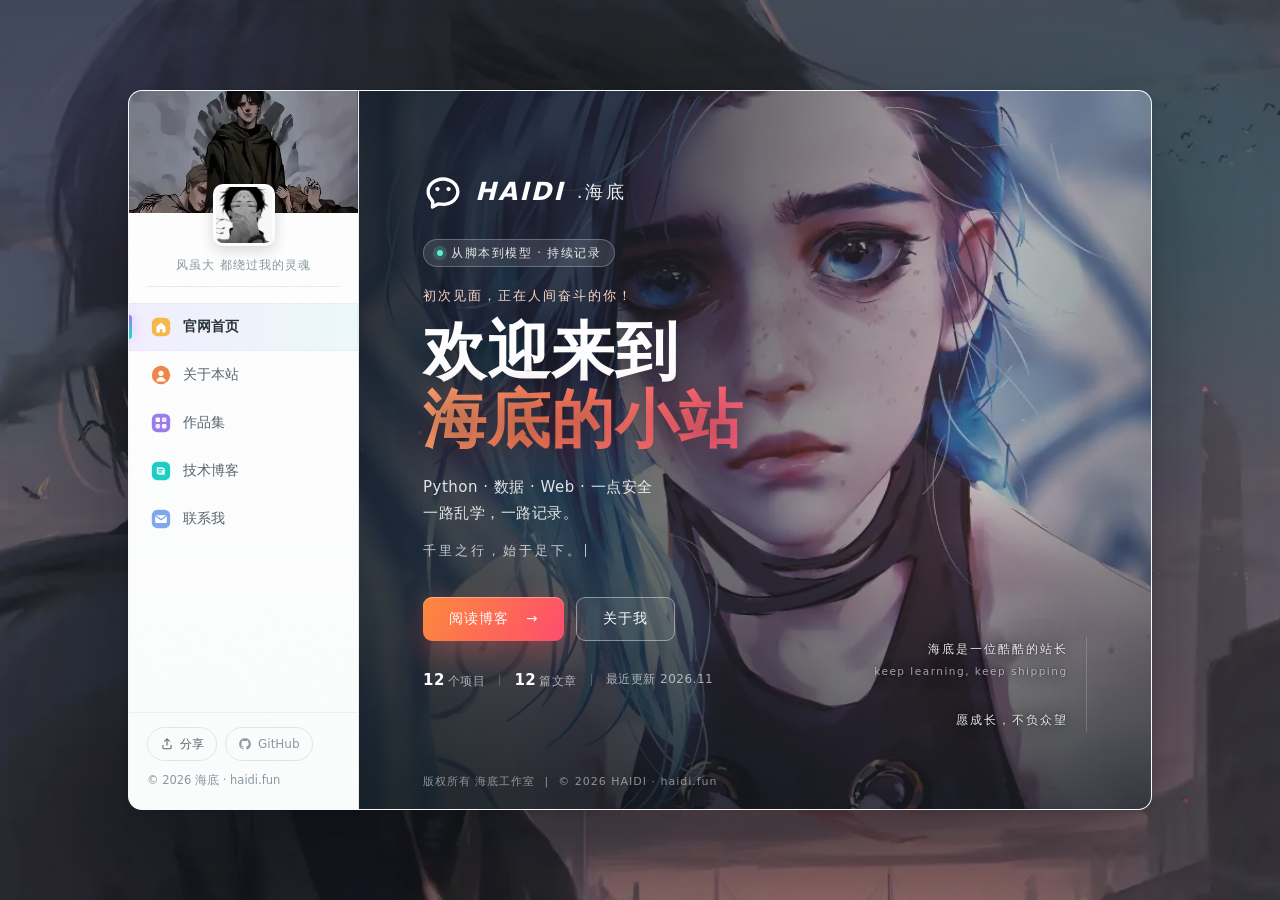
==== index.html @ 355a8cc8 "Initial commit" ====
<!DOCTYPE html>
<html lang="zh-CN" class="no-js">
<head>
  <meta charset="utf-8">
  <meta name="viewport" content="width=device-width, initial-scale=1, viewport-fit=cover">
  <title>海底</title>
  <meta name="description" content="海底（haidi.fun）的个人技术博客：Python 开发、数据分析与可视化、Web 后端、AI 应用的折腾记录，以及作品与笔记。">
  <meta name="author" content="海底">
  <meta name="keywords" content="海底,haidi.fun,Python,数据分析,可视化,Django,OpenCV,技术博客,作品集">
  <meta name="theme-color" content="#101820">
  <meta name="color-scheme" content="light">
  <link rel="canonical" href="https://haidi.fun/">

  <!-- 社交分享 -->
  <meta property="og:type" content="website">
  <meta property="og:site_name" content="海底">
  <meta property="og:title" content="海底">
  <meta property="og:description" content="一路乱学，一路记录：Python、数据可视化、Web 后端与一点安全。">
  <meta property="og:url" content="https://haidi.fun/">
  <meta property="og:image" content="https://haidi.fun/img/og-cover.jpg">
  <meta property="og:image:width" content="1200">
  <meta property="og:image:height" content="630">
  <meta property="og:locale" content="zh_CN">
  <meta name="twitter:card" content="summary_large_image">
  <meta name="twitter:title" content="海底 · 技术博客">
  <meta name="twitter:description" content="Python / 数据 / Web / 一点安全的学习记录。">
  <meta name="twitter:image" content="https://haidi.fun/img/og-cover.jpg">

  <link rel="icon" href="favicon.ico" sizes="any">
  <link rel="icon" type="image/png" href="img/web/favicon-32.png" sizes="32x32">
  <link rel="apple-touch-icon" href="img/web/apple-touch-icon.png">

  <link rel="preload" as="image" href="img/web/hero-home.webp" media="(min-width: 861px)" fetchpriority="high">
  <link rel="preload" as="image" href="img/web/bg-start.webp" media="(max-width: 860px)" fetchpriority="high">
  <link rel="stylesheet" href="css/main.css">

  <script>
    // 有 JS 时移除 no-js，避免兜底样式生效
    document.documentElement.classList.remove('no-js');
  </script>
  <script src="js/md.js" defer></script>
  <script src="js/app.js" defer></script>

  <script type="application/ld+json">
  {
    "@context": "https://schema.org",
    "@type": "Person",
    "name": "海底",
    "alternateName": "haidi",
    "url": "https://haidi.fun/",
    "email": "mailto:3215703361@qq.com",
    "description": "Python 开发者，喜欢数据可视化、Web 后端和折腾各种小工具。",
    "sameAs": ["https://github.com/yhbzsh"]
  }
  </script>
</head>
<body>
  <a class="skip" href="#main">跳到主要内容</a>

  <!-- 背景与装饰 -->
  <div class="bg" aria-hidden="true">
    <img src="img/web/bg-start.webp" alt="" width="1440" height="810" decoding="async" fetchpriority="low">
  </div>
  <div class="veil" aria-hidden="true"></div>
  <div class="petals" id="petals" aria-hidden="true"></div>

  <!-- 图标精灵 -->
  <svg width="0" height="0" style="position:absolute" aria-hidden="true" focusable="false">
    <symbol id="i-share" viewBox="0 0 24 24">
      <path d="M12 3v11m0-11 4 4m-4-4-4 4" fill="none" stroke="currentColor" stroke-width="1.8" stroke-linecap="round" stroke-linejoin="round"/>
      <path d="M5 14v4.5A1.5 1.5 0 0 0 6.5 20h11a1.5 1.5 0 0 0 1.5-1.5V14" fill="none" stroke="currentColor" stroke-width="1.8" stroke-linecap="round"/>
    </symbol>
    <symbol id="i-menu" viewBox="0 0 24 24">
      <path d="M4 7h16M4 12h16M4 17h16" fill="none" stroke="currentColor" stroke-width="1.9" stroke-linecap="round"/>
    </symbol>
    <symbol id="i-close" viewBox="0 0 24 24">
      <path d="M6 6l12 12M18 6L6 18" fill="none" stroke="currentColor" stroke-width="1.9" stroke-linecap="round"/>
    </symbol>
    <symbol id="i-back" viewBox="0 0 24 24">
      <path d="M14 6l-6 6 6 6" fill="none" stroke="currentColor" stroke-width="1.9" stroke-linecap="round" stroke-linejoin="round"/>
    </symbol>
    <symbol id="i-github" viewBox="0 0 24 24">
      <path d="M12 2a10 10 0 0 0-3.16 19.49c.5.09.68-.22.68-.48v-1.7c-2.78.6-3.37-1.34-3.37-1.34-.45-1.16-1.1-1.47-1.1-1.47-.9-.62.07-.6.07-.6 1 .07 1.53 1.03 1.53 1.03.88 1.52 2.32 1.08 2.88.82.09-.64.35-1.08.63-1.33-2.22-.25-4.56-1.11-4.56-4.95 0-1.09.39-1.98 1.03-2.68-.1-.25-.45-1.27.1-2.65 0 0 .84-.27 2.75 1.02A9.5 9.5 0 0 1 12 6.8c.85 0 1.7.11 2.5.34 1.9-1.29 2.74-1.02 2.74-1.02.55 1.38.2 2.4.1 2.65.64.7 1.03 1.59 1.03 2.68 0 3.85-2.34 4.7-4.57 4.95.36.31.68.92.68 1.85v2.74c0 .27.18.58.69.48A10 10 0 0 0 12 2z" fill="currentColor"/>
    </symbol>
  </svg>

  <div class="shell" id="shell">
    <div class="backdrop" id="backdrop" hidden></div>

    <!-- 移动端顶栏 -->
    <header class="topbar">
      <a class="topbar__avatar" href="#/home" aria-label="回到首页">
        <img src="img/web/avatar.webp" alt="海底的头像" width="240" height="240">
      </a>
      <a class="topbar__name" href="#/home">海底<span>haidi.fun</span></a>
      <div class="topbar__actions">
        <button class="icon-btn" type="button" data-share aria-label="分享本站">
          <svg><use href="#i-share"/></svg>
        </button>
        <button class="icon-btn" type="button" id="menuBtn" aria-label="打开菜单" aria-expanded="false" aria-controls="side">
          <svg><use href="#i-menu"/></svg>
        </button>
      </div>
    </header>

    <div class="shell__row">
      <!-- 侧栏 -->
      <aside class="side" id="side">
        <div class="side__banner">
          <img src="img/web/banner-side.webp" alt="" width="440" height="549" decoding="async">
        </div>
        <a class="side__avatar" href="#/about" aria-label="关于我">
          <img src="img/web/avatar.webp" alt="海底" width="240" height="240">
        </a>
        <p class="side__motto">风虽大 都绕过我的灵魂</p>

        <nav class="nav" aria-label="主导航">
          <a class="nav__item" href="#/home" data-route="home">
            <svg viewBox="0 0 24 24" aria-hidden="true">
              <rect x="1" y="1" width="22" height="22" rx="6.5" fill="#F7B84B"/>
              <path d="M6.5 11.6 12 6.6l5.5 5v6.1a1 1 0 0 1-1 1h-3v-3.9h-3v3.9h-3a1 1 0 0 1-1-1z" fill="#fff"/>
            </svg>
            <span>官网首页</span>
          </a>
          <a class="nav__item" href="#/about" data-route="about">
            <svg viewBox="0 0 24 24" aria-hidden="true">
              <rect x="1" y="1" width="22" height="22" rx="11" fill="#F0874B"/>
              <circle cx="12" cy="10" r="3.1" fill="#fff"/>
              <path d="M6.6 18.4c.7-2.6 2.9-4.1 5.4-4.1s4.7 1.5 5.4 4.1a1 1 0 0 1-1 1.3H7.6a1 1 0 0 1-1-1.3z" fill="#fff"/>
            </svg>
            <span>关于本站</span>
          </a>
          <a class="nav__item" href="#/works" data-route="works">
            <svg viewBox="0 0 24 24" aria-hidden="true">
              <rect x="1" y="1" width="22" height="22" rx="6.5" fill="#9C7BF0"/>
              <rect x="5.5" y="5.5" width="5.4" height="5.4" rx="1.4" fill="#fff"/>
              <rect x="13.1" y="5.5" width="5.4" height="5.4" rx="1.4" fill="#fff" opacity=".85"/>
              <rect x="5.5" y="13.1" width="5.4" height="5.4" rx="1.4" fill="#fff" opacity=".85"/>
              <rect x="13.1" y="13.1" width="5.4" height="5.4" rx="1.4" fill="#fff"/>
            </svg>
            <span>作品集</span>
          </a>
          <a class="nav__item" href="#/blog" data-route="blog">
            <svg viewBox="0 0 24 24" aria-hidden="true">
              <rect x="1" y="1" width="22" height="22" rx="6.5" fill="#1CCFC8"/>
              <path d="M7 7.6h6.2c1.9 0 3.4 1.5 3.4 3.4v5.4H9.6A2.6 2.6 0 0 1 7 13.8z" fill="#fff" opacity=".92"/>
              <path d="M9.3 10.4h4.6M9.3 13.1h3.2" stroke="#1CCFC8" stroke-width="1.4" stroke-linecap="round"/>
            </svg>
            <span>技术博客</span>
          </a>
          <a class="nav__item" href="#/contact" data-route="contact">
            <svg viewBox="0 0 24 24" aria-hidden="true">
              <rect x="1" y="1" width="22" height="22" rx="6.5" fill="#7FA9F0"/>
              <rect x="5" y="7.4" width="14" height="9.4" rx="1.8" fill="#fff"/>
              <path d="m5.8 8.4 6.2 4.4 6.2-4.4" fill="none" stroke="#7FA9F0" stroke-width="1.5" stroke-linecap="round" stroke-linejoin="round"/>
            </svg>
            <span>联系我</span>
          </a>
        </nav>

        <div class="side__foot">
          <div class="side__links">
            <button class="side__share" type="button" data-share>
              <svg><use href="#i-share"/></svg>分享
            </button>
            <a class="side__share" href="https://github.com/yhbzsh" target="_blank" rel="noopener noreferrer">
              <svg><use href="#i-github"/></svg>GitHub
            </a>
          </div>
          <div>© 2026 海底 · haidi.fun</div>
          <div id="icpLine" hidden></div>
        </div>
      </aside>

      <!-- 内容舞台 -->
      <main class="stage" id="main" tabindex="-1">
        <noscript>
          <p class="noscript-note">
            当前浏览器未启用 JavaScript：作品与文章列表无法渲染，内容仍可正常阅读；
            想直接联系可以发邮件到 <a href="mailto:3215703361@qq.com">3215703361@qq.com</a>。
          </p>
        </noscript>
        <!-- 首页 -->
        <section class="panel panel--home is-active" id="panel-home" data-panel="home" aria-label="官网首页">
          <picture class="home__bg">
            <source media="(max-width: 860px)" srcset="img/web/bg-start.webp">
            <img src="img/web/hero-home.webp" alt="" width="1200" height="677" fetchpriority="high" decoding="async">
          </picture>
          <div class="home__scrim" aria-hidden="true"></div>
          <div class="home__inner">
            <div class="home__left">
              <div class="brand">
                <svg viewBox="0 0 1024 1024" aria-hidden="true">
                  <path d="M369.792 491.136a54.442667 54.442667 0 0 1-54.826667-54.826667c0-30.634667 24.192-54.869333 54.826667-54.869333 30.592 0 54.826667 24.234667 54.826667 54.869333 0 30.592-24.234667 54.826667-54.826667 54.826667z m284.416 0a54.442667 54.442667 0 0 1-54.826667-54.826667c0-30.634667 24.234667-54.869333 54.826667-54.869333 30.634667 0 54.826667 24.234667 54.826667 54.869333 0 30.592-24.192 54.826667-54.826667 54.826667z m-363.093333 328.704l30.506666-18.602667a170.666667 170.666667 0 0 1 115.413334-22.869333c9.045333 1.408 16.469333 2.517333 22.186666 3.242667 17.322667 2.304 34.986667 3.456 52.778667 3.456 188.586667 0 337.066667-128.938667 337.066667-281.6S700.586667 221.866667 512 221.866667s-337.066667 128.938667-337.066667 281.6c0 58.282667 21.333333 114.048 61.098667 161.322666 2.048 2.432 5.12 5.845333 9.130667 10.026667a170.666667 170.666667 0 0 1 46.976 132.352l-1.066667 12.672z m-26.88 116.352a42.666667 42.666667 0 0 1-65.152-39.68l8.021333-96.426667a85.333333 85.333333 0 0 0-23.466667-66.176A298.368 298.368 0 0 1 170.666667 719.701333c-50.944-60.629333-81.066667-135.381333-81.066667-216.234666 0-202.666667 189.098667-366.933333 422.4-366.933334s422.4 164.266667 422.4 366.933334-189.098667 366.933333-422.4 366.933333c-21.76 0-43.093333-1.408-63.957333-4.181333a1007.36 1007.36 0 0 1-24.277334-3.584 85.333333 85.333333 0 0 0-57.728 11.434666l-101.845333 62.122667z" fill="currentColor"/>
                </svg>
                HAIDI<span>.海底</span>
              </div>
              <span class="home__kicker"><i aria-hidden="true"></i>从脚本到模型 · 持续记录</span>
              <p class="home__hi">初次见面，正在人间奋斗的你！</p>
              <h1 class="home__title">欢迎来到<br><em>海底的小站</em></h1>
              <p class="home__sub">Python · 数据 · Web · 一点安全<br>一路乱学，一路记录。</p>
              <p class="home__type"><span id="typer">千里之行，始于足下。</span><i class="cursor" aria-hidden="true"></i></p>
              <div class="home__actions">
                <a class="btn btn--solid" href="#/blog">阅读博客</a>
                <a class="btn btn--ghost" href="#/about">关于我</a>
              </div>
              <div class="home__stats" id="homeStats" hidden></div>
            </div>
            <div class="home__right">
              <p>海底是一位酷酷的站长<br><span class="en">keep learning, keep shipping</span></p>
              <p class="q2">愿成长，不负众望</p>
            </div>
          </div>
          <p class="home__foot">版权所有 海底工作室 &nbsp;|&nbsp; © 2026 HAIDI · haidi.fun</p>
        </section>

        <!-- 关于 -->
        <section class="panel" id="panel-about" data-panel="about" aria-label="关于本站">
          <div class="panel__hero">
            <img data-src="img/web/hero-about.webp" alt="黄昏下的城市剪影" width="1200" height="486" decoding="async">
            <h2 class="panel__title">关于本站</h2>
          </div>
          <div class="panel__body">
            <div class="about">
              <div class="card profile">
                <div class="profile__avatar">
                  <img src="img/web/avatar.webp" alt="海底的头像" width="240" height="240">
                </div>
                <p class="profile__name">海底</p>
                <p class="profile__role">Python / 数据 / Web / 一点安全</p>
                <a class="btn btn--light btn--sm" href="mailto:3215703361@qq.com">写封邮件</a>
                <dl>
                  <div><dt>网名</dt><dd>海底</dd></div>
                  <div><dt>在做</dt><dd>Python 开发 · 数据分析与可视化 · Web 后端 · AI 应用</dd></div>
                  <div><dt>坐标</dt><dd>中国</dd></div>
                  <div><dt>状态</dt><dd>持续学习与实践</dd></div>
                  <div><dt>爱好</dt><dd>音乐、摄影、设计、折腾服务器</dd></div>
                  <div><dt>座右铭</dt><dd>千里之行，始于足下。</dd></div>
                </dl>
              </div>

              <div class="about__main">
                <h2 class="h2">个人介绍</h2>
                <p class="lede">
                  你好，我是海底。我的技术路线是从一个很具体的问题开始的：给自己搭一个能长期维护的网站。
                  为此学了 HTML/CSS、域名和服务器，后来发现真正花时间的是数据与模型，于是转向 Python。
                </p>
                <p class="lede">
                  我做项目的方式比较固定：先把问题定义清楚，再决定数据、方法和评估标准；实现之后保留代码、结果和失败案例。
                  比起跑通一个 demo，更在意它能否复现、能否解释。
                </p>
                <p class="lede">
                  这个站是这套方法的记录：前台重写过一次，后台是一个用 Python 标准库写的零依赖 CMS，服务器与 HTTPS 也自己维护。
                </p>
                <p class="lede">
                  目前关注数据分析、Web 后端与深度学习应用，也在补计算机基础和工程化。如果某篇文章或实现对你有用，欢迎来信讨论。
                </p>

                <h3 class="h3">学习路径</h3>
                <ol class="timeline">
                  <li><strong>基础 · Python 与数据</strong> · 语法、pandas、matplotlib、SQL；练习聚类与文本情感分析，先把分析流程走顺。</li>
                  <li><strong>进阶 · 完整数据流程</strong> · 采集、清洗、建模、可视化与结论；招聘、租房、逾期预测，重点是指标和边界条件。</li>
                  <li><strong>综合 · 系统与工程</strong> · Django/MySQL、PyQt、Linux 与部署；漏洞扫描、人脸签到、本站，关注可维护性。</li>
                  <li><strong>研究 · 深度学习与强化学习</strong> · CNN、FasterRCNN、ResNet50+CBAM、DQN/PPO；汉字识别、人流检测、番茄缺陷、Mario。</li>
                </ol>

                <h3 class="h3">技能自评 <span class="muted small">（按能否独立完成自评，仅供参考）</span></h3>
                <div class="skills">
                  <div>
                    <div class="skill__head"><span>Python</span><span>熟练</span></div>
                    <div class="skill__bar"><i style="width:85%"></i></div>
                  </div>
                  <div>
                    <div class="skill__head"><span>数据分析与可视化（pandas / matplotlib / seaborn）</span><span>熟练</span></div>
                    <div class="skill__bar"><i style="width:82%"></i></div>
                  </div>
                  <div>
                    <div class="skill__head"><span>Web 后端（Django / Flask）</span><span>掌握</span></div>
                    <div class="skill__bar"><i style="width:75%"></i></div>
                  </div>
                  <div>
                    <div class="skill__head"><span>桌面 GUI（PyQt5 / Tkinter）</span><span>掌握</span></div>
                    <div class="skill__bar"><i style="width:70%"></i></div>
                  </div>
                  <div>
                    <div class="skill__head"><span>计算机视觉（OpenCV / dlib / PyTorch）</span><span>掌握</span></div>
                    <div class="skill__bar"><i style="width:65%"></i></div>
                  </div>
                  <div>
                    <div class="skill__head"><span>安全工具与原理</span><span>了解</span></div>
                    <div class="skill__bar"><i style="width:60%"></i></div>
                  </div>
                </div>

                <h3 class="h3">常用工具</h3>
                <div class="chips">
                  <span class="chip">Python</span>
                  <span class="chip">Django</span>
                  <span class="chip">Flask</span>
                  <span class="chip">pandas</span>
                  <span class="chip">matplotlib</span>
                  <span class="chip">OpenCV</span>
                  <span class="chip">dlib</span>
                  <span class="chip">PyQt5</span>
                  <span class="chip">MySQL</span>
                  <span class="chip">SQLite</span>
                  <span class="chip">Git</span>
                  <span class="chip">Linux</span>
                  <span class="chip">Nginx / IIS</span>
                  <span class="chip">Docker</span>
                  <span class="chip">Pytest</span>
                  <span class="chip">Postman</span>
                </div>
              </div>
            </div>
          </div>
        </section>

        <!-- 作品集 -->
        <section class="panel" id="panel-works" data-panel="works" aria-label="作品集">
          <div class="panel__hero">
            <img data-src="img/web/hero-works.webp" alt="星云中的鲸鱼" width="1200" height="655" decoding="async">
            <h2 class="panel__title">作品集</h2>
          </div>
          <div class="panel__body" id="worksBody">
            <div id="workListWrap">
              <div class="blog__head">
                <div>
                  <h2 class="h2">做过的东西</h2>
                  <p class="lede">从基础练习到模型落地，按难度递进；每个项目保留可复现的步骤与结果。</p>
                </div>
              </div>
              <div class="levels" id="workLevels" aria-label="按学习阶段筛选"></div>
              <div class="cards" id="workList" aria-live="polite">
                <p class="empty">正在加载作品…</p>
              </div>
            </div>
            <article class="work-view" id="workView" hidden></article>
          </div>
        </section>

        <!-- 技术博客 -->
        <section class="panel" id="panel-blog" data-panel="blog" aria-label="技术博客">
          <div class="panel__hero">
            <img data-src="img/web/hero-blog.webp" alt="暮色中的旅人" width="1400" height="788" decoding="async">
            <h2 class="panel__title">技术博客</h2>
          </div>
          <div class="panel__body" id="blogBody">
            <div id="blogList">
              <div class="blog__head">
                <div>
                  <h2 class="h2">最近在写</h2>
                  <p class="lede">把踩过的坑写下来，下次就不算白踩。</p>
                </div>
                <div class="blog__tools">
                  <input class="search" id="postSearch" type="search" placeholder="搜索文章标题 / 标签" aria-label="搜索文章">
                </div>
              </div>
              <div class="filters" id="tagFilters" aria-label="按标签筛选"></div>
              <ul class="posts" id="postList" aria-live="polite">
                <li><p class="empty">正在加载文章…</p></li>
              </ul>
            </div>
            <article class="post-view" id="postView" hidden></article>
          </div>
        </section>

        <!-- 联系 -->
        <section class="panel" id="panel-contact" data-panel="contact" aria-label="联系我">
          <div class="panel__hero">
            <img data-src="img/web/hero-contact.webp" alt="深夜里仍在工作的我们" width="1400" height="788" decoding="async">
            <h2 class="panel__title">联系我</h2>
          </div>
          <div class="panel__body">
            <h2 class="h2">联系</h2>
            <p class="lede">技术问题、复现细节、代码实现都可以邮件讨论。</p>

            <div class="contact">
              <a class="card contact__item" href="mailto:3215703361@qq.com">
                <span class="contact__label">EMAIL</span>
                <span class="contact__value">3215703361@qq.com</span>
                <span class="contact__note">最推荐的方式，一般 24 小时内回复</span>
              </a>
              <a class="card contact__item" href="https://github.com/yhbzsh" target="_blank" rel="noopener noreferrer">
                <span class="contact__label">GITHUB</span>
                <span class="contact__value">github.com/yhbzsh</span>
                <span class="contact__note">代码与练习项目都在这</span>
              </a>
              <a class="card contact__item" href="#/blog">
                <span class="contact__label">BLOG</span>
                <span class="contact__value">技术笔记</span>
                <span class="contact__note">先看看我平时怎么想问题</span>
              </a>
            </div>

            <div class="contact__foot">
              这个站记录的是我自己的实践过程：数据、代码、结果和失败都保留在页面上。
              如果某篇文章或某个实现对你有用，欢迎来信讨论。
            </div>
          </div>
        </section>
      </main>
    </div>
  </div>

  <div class="toast" id="toast" role="status" aria-live="polite"></div>

  <!-- 图片灯箱 -->
  <div class="lightbox" id="lightbox" hidden>
    <button class="lightbox__close" type="button" id="lightboxClose" aria-label="关闭">
      <svg viewBox="0 0 24 24" aria-hidden="true"><path d="M6 6l12 12M18 6L6 18" fill="none" stroke="currentColor" stroke-width="1.8" stroke-linecap="round"/></svg>
    </button>
    <figure class="lightbox__figure">
      <img id="lightboxImg" alt="">
      <figcaption id="lightboxCap"></figcaption>
    </figure>
  </div>

  <!-- 开场：一字一字 -->
  <div class="intro" id="intro" role="presentation">
    <p class="intro__type"><span id="introType"></span><i class="intro__cursor" aria-hidden="true"></i></p>
  </div>
</body>
</html>
---- css/main.css ----
/* ==========================================================================
   海底 · haidi.fun  主样式
   保留 2020 版的视觉基因：艺术背景 + 磨砂浮层卡片 + 左侧头像导航 + 面板左滑
   重写要点：单一响应式布局、transform 合成层动画、按需加载面板大图
   ========================================================================== */

/* ---------- 设计变量 ---------- */
:root {
  --brand-a: #a379f1;
  --brand-b: #13e2da;
  --warm-a: #ff8a3d;
  --warm-b: #ff4d6d;

  --ink: #2a3438;
  --ink-2: #57666e;
  --muted: #8b99a1;
  --line: #e7ecef;
  --line-soft: #eef2f4;

  --side-bg: #fdfdfd;
  --panel-bg: #f1f4f5;
  --card: rgba(247, 249, 250, .94);

  --radius: 14px;
  --shadow-card: 0 24px 70px rgba(12, 24, 32, .26), 0 2px 10px rgba(12, 24, 32, .08);
  --shadow-soft: 0 6px 24px rgba(18, 32, 40, .08);

  --sans: "Segoe UI", "PingFang SC", "Hiragino Sans GB", "Microsoft YaHei", system-ui, -apple-system, sans-serif;
  --mono: ui-monospace, "Cascadia Code", "JetBrains Mono", Consolas, "Courier New", monospace;

  --ease: cubic-bezier(.22, .8, .3, 1);
  --nav-h: 46px;
}

/* ---------- 基础重置 ---------- */
*,
*::before,
*::after { box-sizing: border-box; }

html { -webkit-text-size-adjust: 100%; }

body {
  margin: 0;
  min-height: 100vh;
  font-family: var(--sans);
  font-size: 15px;
  line-height: 1.75;
  color: var(--ink);
  background: #101820;
  overflow: hidden;
  overflow: clip;
}

img { display: block; max-width: 100%; height: auto; }
a { color: inherit; text-decoration: none; }
button { font: inherit; color: inherit; background: none; border: 0; cursor: pointer; }
ul, ol { margin: 0; padding: 0; list-style: none; }
h1, h2, h3, h4, p, dl, dd { margin: 0; }
:focus-visible { outline: 2px solid var(--brand-a); outline-offset: 2px; border-radius: 4px; }

/* ---------- 无障碍跳转链接 ---------- */
.skip {
  position: fixed;
  top: -80px;
  left: 16px;
  z-index: 99;
  padding: 10px 18px;
  border-radius: 6px;
  background: #fff;
  color: var(--ink);
  box-shadow: var(--shadow-soft);
  transition: top .2s var(--ease);
}
.skip:focus { top: 14px; }

/* ---------- 背景层 ---------- */
.bg {
  position: fixed;
  inset: 0;
  z-index: 0;
  background: #0d151c;
}
.bg img {
  width: 100%;
  height: 100%;
  object-fit: cover;
  filter: saturate(105%);
}
.veil {
  position: fixed;
  inset: 0;
  z-index: 1;
  background:
    radial-gradient(120% 90% at 50% 40%, rgba(255, 255, 255, .04), transparent 70%),
    rgba(32, 40, 46, .34);
  pointer-events: none;
}

/* ---------- 落英粒子（原站 #xuna 的轻量版，JS 注入） ---------- */
.petals {
  position: fixed;
  inset: 0;
  z-index: 2;
  overflow: hidden;
  pointer-events: none;
}
.petal {
  position: absolute;
  top: -8vh;
  width: 7px;
  height: 7px;
  border-radius: 1.5px;
  opacity: .55;
  animation: petal-fall var(--dur, 14s) linear var(--delay, 0s) infinite;
  will-change: transform;
}
@keyframes petal-fall {
  0%   { transform: translate3d(0, 0, 0) rotate(0deg); }
  100% { transform: translate3d(var(--drift, 6vw), 116vh, 0) rotate(680deg); }
}

/* ---------- 浮层卡片 ---------- */
.shell {
  position: fixed;
  inset: 0;
  margin: auto;
  z-index: 5;
  display: flex;
  flex-direction: column;
  width: min(1400px, 80vw);
  height: min(900px, 80vh);
  background: var(--card);
  border-radius: var(--radius);
  box-shadow: var(--shadow-card);
  overflow: hidden;
  overflow: clip;
  animation: shell-rise .7s .04s var(--ease) both;
}
@supports ((backdrop-filter: blur(6px)) or (-webkit-backdrop-filter: blur(6px))) {
  .shell {
    -webkit-backdrop-filter: blur(12px) saturate(115%);
    backdrop-filter: blur(12px) saturate(115%);
  }
}
@keyframes shell-rise {
  from { opacity: 0; transform: translateY(22px) scale(.988); }
  to   { opacity: 1; transform: none; }
}

.shell__row {
  display: flex;
  flex: 1;
  min-height: 0;
}

/* ---------- 移动端顶栏（桌面隐藏） ---------- */
.topbar {
  display: none;
  flex: 0 0 auto;
  align-items: center;
  gap: 12px;
  height: 58px;
  padding: 0 14px;
  background: rgba(255, 255, 255, .92);
  border-bottom: 1px solid var(--line);
}
.topbar__avatar {
  width: 34px;
  height: 34px;
  border-radius: 9px;
  overflow: hidden;
  flex: 0 0 auto;
}
.topbar__name {
  font-size: 16px;
  font-weight: 700;
  letter-spacing: 1px;
}
.topbar__name span {
  font-weight: 400;
  font-size: 12px;
  color: var(--muted);
  margin-left: 6px;
  letter-spacing: 0;
}
.topbar__actions {
  margin-left: auto;
  display: flex;
  align-items: center;
  gap: 4px;
}
.icon-btn {
  width: 40px;
  height: 40px;
  display: grid;
  place-items: center;
  border-radius: 10px;
  color: var(--ink-2);
  transition: background .2s;
}
.icon-btn:active { background: #eef2f4; }
.icon-btn svg { width: 22px; height: 22px; }

/* ---------- 侧栏 ---------- */
.side {
  position: relative;
  z-index: 3;
  width: clamp(208px, 18vw, 250px);
  flex: 0 0 auto;
  display: flex;
  flex-direction: column;
  background: var(--side-bg);
  border-right: 1px solid var(--line);
}
.side__banner {
  position: relative;
  height: 122px;
  flex: 0 0 auto;
  overflow: hidden;
  background: #dfe6e9;
}
.side__banner img {
  width: 100%;
  height: 100%;
  object-fit: cover;
  object-position: center 30%;
}
.side__avatar {
  position: absolute;
  left: 50%;
  top: 93px;
  z-index: 2;
  width: 62px;
  height: 62px;
  transform: translateX(-50%);
  border-radius: 10px;
  border: 3px solid #fff;
  overflow: hidden;
  background: #e8edef;
  box-shadow: 0 4px 14px rgba(20, 34, 42, .18);
  transition: transform .3s var(--ease);
}
.side__avatar:hover { transform: translateX(-50%) translateY(-2px) scale(1.03); }
.side__avatar img { width: 100%; height: 100%; object-fit: cover; }

.side__motto {
  margin: 42px auto 14px;
  width: 84%;
  padding-bottom: 10px;
  font-size: 12px;
  letter-spacing: 1px;
  color: var(--muted);
  text-align: center;
  border-bottom: 1px solid var(--line);
}

.nav { padding: 2px 0; }
.nav__item {
  position: relative;
  display: flex;
  align-items: center;
  gap: 12px;
  width: 100%;
  height: var(--nav-h);
  padding: 0 16px 0 22px;
  text-align: left;
  font-size: 13.5px;
  color: var(--ink-2);
  transition: background .22s, color .22s;
}
.nav__item svg {
  width: 20px;
  height: 20px;
  flex: 0 0 auto;
  transition: transform .3s var(--ease);
}
.nav__item:hover { background: #f1f4f5; color: var(--ink); }
.nav__item:hover svg { transform: scale(1.08) rotate(-3deg); }
.nav__item.is-active {
  background: #ececec;
  color: var(--ink);
  font-weight: 600;
}
.nav__item.is-active::before {
  content: "";
  position: absolute;
  left: 0;
  top: 10px;
  bottom: 10px;
  width: 3px;
  border-radius: 0 3px 3px 0;
  background: linear-gradient(180deg, var(--brand-a), var(--brand-b));
}

.side__foot {
  margin-top: auto;
  padding: 14px 18px 18px;
  border-top: 1px solid var(--line-soft);
  font-size: 11.5px;
  color: var(--muted);
  line-height: 1.7;
}
.side__foot a { color: var(--muted); }
.side__foot a:hover { color: var(--brand-a); }
.side__share {
  display: inline-flex;
  align-items: center;
  gap: 6px;
  margin-bottom: 8px;
  padding: 6px 12px;
  border: 1px solid var(--line);
  border-radius: 999px;
  color: var(--ink-2);
  font-size: 12px;
  transition: border-color .2s, color .2s, background .2s;
}
.side__share:hover { border-color: var(--brand-a); color: var(--brand-a); background: #faf7ff; }
.side__share svg { width: 14px; height: 14px; }

/* ---------- 舞台与面板 ---------- */
.stage {
  position: relative;
  flex: 1;
  min-width: 0;
  overflow: hidden;
  overflow: clip;
  background: var(--panel-bg);
}

.panel {
  position: absolute;
  inset: 0;
  display: flex;
  flex-direction: column;
  visibility: hidden;
  transform: translate3d(100%, 0, 0);
  transition: transform .8s var(--ease), visibility 0s linear .8s;
  will-change: transform;
}
.panel.is-active {
  visibility: visible;
  transform: translate3d(0, 0, 0);
  transition: transform .8s var(--ease), visibility 0s;
}
.panel:not(.is-active) { pointer-events: none; }

/* 面板头图 */
.panel__hero {
  position: relative;
  flex: 0 0 auto;
  height: clamp(150px, 33%, 320px);
  overflow: hidden;
  background: linear-gradient(120deg, #2b3a45, #46555f);
}
.panel__hero img {
  width: 100%;
  height: 100%;
  object-fit: cover;
  transform: scale(1.02);
  transition: transform 8s linear;
}
.panel.is-active .panel__hero img { transform: scale(1.08); }
.panel__hero::after {
  content: "";
  position: absolute;
  inset: 0;
  background: linear-gradient(180deg, rgba(16, 26, 32, .18) 0%, rgba(16, 26, 32, 0) 45%, rgba(241, 244, 245, .96) 100%);
  pointer-events: none;
}
.panel__title {
  position: absolute;
  left: 50%;
  bottom: 14px;
  z-index: 2;
  transform: translateX(-50%);
  padding: 8px 40px;
  border-radius: 7px;
  background: linear-gradient(to top left, var(--brand-a), var(--brand-b));
  color: #fff;
  font-size: clamp(17px, 1.5vw, 21px);
  font-weight: 500;
  letter-spacing: 7px;
  text-indent: 7px;
  white-space: nowrap;
  box-shadow: 0 10px 26px rgba(60, 90, 120, .28);
}

/* 面板内容区 */
.panel__body {
  flex: 1;
  min-height: 0;
  overflow-y: auto;
  overscroll-behavior: contain;
  padding: 30px clamp(18px, 3.4vw, 46px) 44px;
  scrollbar-width: thin;
  scrollbar-color: #c7d2d7 transparent;
}
.panel__body::-webkit-scrollbar { width: 8px; }
.panel__body::-webkit-scrollbar-thumb {
  background: #ccd7db;
  border-radius: 8px;
  border: 2px solid transparent;
  background-clip: content-box;
}
.panel__body::-webkit-scrollbar-thumb:hover { background: #b5c4c9; background-clip: content-box; }

/* ---------- 首页 ---------- */
.panel--home { color: #fff; }
.home__bg {
  position: absolute;
  inset: 0;
  display: block;
}
.home__bg img {
  width: 100%;
  height: 100%;
  object-fit: cover;
  object-position: center 34%;
}
.home__scrim {
  position: absolute;
  inset: 0;
  background:
    linear-gradient(100deg, rgba(10, 18, 24, .84) 0%, rgba(10, 18, 24, .54) 42%, rgba(10, 18, 24, .14) 72%, rgba(10, 18, 24, .42) 100%),
    linear-gradient(0deg, rgba(10, 18, 24, .62) 0%, rgba(10, 18, 24, 0) 42%);
}
.home__inner {
  position: relative;
  z-index: 2;
  flex: 1;
  display: flex;
  align-items: center;
  justify-content: space-between;
  gap: 24px;
  padding: 40px clamp(24px, 5vw, 64px);
  min-height: 0;
  overflow-y: auto;
  overscroll-behavior: contain;
  scrollbar-width: none;
}
.home__inner::-webkit-scrollbar { width: 0; height: 0; }
.home__left { max-width: 620px; }
.brand {
  display: inline-flex;
  align-items: center;
  gap: 12px;
  margin-bottom: 26px;
  font-size: 25px;
  font-weight: 800;
  letter-spacing: 2px;
  font-style: italic;
}
.brand svg { width: 40px; height: 40px; }
.brand span {
  font-style: normal;
  font-weight: 400;
  font-size: 18px;
  letter-spacing: 3px;
  opacity: .92;
}
.home__hi {
  font-size: 13px;
  letter-spacing: 2px;
  color: #ffd9c2;
  margin-bottom: 10px;
}
.home__title {
  font-size: clamp(34px, 4.4vw, 62px);
  line-height: 1.16;
  font-weight: 800;
  letter-spacing: 2px;
  text-shadow: 0 6px 30px rgba(0, 0, 0, .35);
}
.home__title em {
  font-style: normal;
  background: linear-gradient(115deg, var(--warm-a), var(--warm-b) 70%);
  -webkit-background-clip: text;
  background-clip: text;
  color: transparent;
}
.home__sub {
  margin-top: 18px;
  font-size: 14.5px;
  color: rgba(255, 255, 255, .88);
  letter-spacing: .5px;
}
.home__type {
  margin-top: 14px;
  font-size: 13px;
  color: rgba(255, 255, 255, .74);
  letter-spacing: 3px;
  min-height: 22px;
}
.cursor {
  display: inline-block;
  width: 1px;
  height: 1em;
  margin-left: 2px;
  vertical-align: -.14em;
  background: currentColor;
  animation: blink 1s steps(1) infinite;
}
@keyframes blink { 50% { opacity: 0; } }

.home__actions {
  display: flex;
  flex-wrap: wrap;
  gap: 12px;
  margin-top: 30px;
}
.btn {
  display: inline-flex;
  align-items: center;
  justify-content: center;
  gap: 8px;
  height: 42px;
  padding: 0 26px;
  border-radius: 6px;
  font-size: 13.5px;
  letter-spacing: 1px;
  transition: transform .22s var(--ease), box-shadow .22s, background .22s, border-color .22s;
}
.btn:hover { transform: translateY(-2px); }
.btn--solid {
  color: #fff;
  background: linear-gradient(120deg, #ff8a3d, #ff4d6d);
  box-shadow: 0 10px 26px rgba(255, 92, 90, .35);
}
.btn--solid:hover { box-shadow: 0 14px 32px rgba(255, 92, 90, .45); }
.btn--ghost {
  color: #fff;
  border: 1px solid rgba(255, 255, 255, .5);
  background: rgba(255, 255, 255, .08);
}
.btn--ghost:hover { background: rgba(255, 255, 255, .16); border-color: rgba(255, 255, 255, .8); }
.btn--light {
  color: var(--ink);
  border: 1px solid var(--line);
  background: #fff;
}
.btn--light:hover { border-color: var(--brand-a); color: var(--brand-a); }
.btn--sm { height: 34px; padding: 0 16px; font-size: 12.5px; }

.home__right {
  align-self: flex-end;
  text-align: right;
  font-size: 12px;
  letter-spacing: 2px;
  color: rgba(255, 255, 255, .9);
  line-height: 2;
  max-width: 220px;
  text-shadow: 0 2px 14px rgba(6, 14, 20, .75), 0 0 2px rgba(6, 14, 20, .6);
}
.home__right .en {
  display: block;
  font-size: 10.5px;
  letter-spacing: 1.5px;
  color: rgba(255, 255, 255, .62);
}
.home__right .q2 { margin-top: 26px; }
.home__foot {
  position: relative;
  z-index: 2;
  padding: 0 clamp(24px, 5vw, 64px) 18px;
  font-size: 11px;
  letter-spacing: 1px;
  color: rgba(255, 255, 255, .5);
}

/* ---------- 通用内容排版 ---------- */
.h2 {
  font-size: clamp(19px, 1.8vw, 23px);
  font-weight: 700;
  letter-spacing: 1px;
  margin-bottom: 6px;
}
.h2::before {
  content: "";
  display: inline-block;
  width: 18px;
  height: 4px;
  margin-right: 10px;
  vertical-align: 6px;
  border-radius: 2px;
  background: linear-gradient(90deg, var(--brand-a), var(--brand-b));
}
.h3 {
  font-size: 15px;
  font-weight: 700;
  letter-spacing: .5px;
  margin: 30px 0 12px;
  color: var(--ink);
}
.h3:first-child { margin-top: 0; }
.lede { color: var(--ink-2); font-size: 14.5px; }
.muted { color: var(--muted); }
.small { font-size: 12px; }

.about {
  display: grid;
  grid-template-columns: 258px minmax(0, 1fr);
  gap: clamp(20px, 3vw, 40px);
  align-items: start;
}
.card {
  background: #fff;
  border: 1px solid var(--line);
  border-radius: 10px;
  box-shadow: var(--shadow-soft);
}
.profile {
  padding: 22px 20px 20px;
  text-align: center;
  position: sticky;
  top: 0;
}
.profile__avatar {
  width: 104px;
  height: 104px;
  margin: 0 auto 14px;
  border-radius: 50%;
  overflow: hidden;
  border: 3px solid #fff;
  box-shadow: 0 6px 20px rgba(20, 34, 42, .16);
}
.profile__avatar img { width: 100%; height: 100%; object-fit: cover; }
.profile__name {
  font-size: 17px;
  font-weight: 700;
  letter-spacing: 1px;
}
.profile__role {
  font-size: 12px;
  color: var(--muted);
  margin: 2px 0 14px;
}
.profile dl {
  margin-top: 16px;
  text-align: left;
  font-size: 12.5px;
  color: var(--ink-2);
}
.profile dl div {
  display: flex;
  gap: 10px;
  padding: 7px 0;
  border-bottom: 1px dashed var(--line);
}
.profile dl div:last-child { border-bottom: 0; }
.profile dt { flex: 0 0 46px; color: var(--muted); }
.profile dd { min-width: 0; }

.about__main p + p { margin-top: 12px; }
.about__main .lede { margin-bottom: 4px; }

.timeline { margin-top: 6px; }
.timeline li {
  position: relative;
  padding: 0 0 18px 26px;
  font-size: 13.5px;
  color: var(--ink-2);
}
.timeline li::before {
  content: "";
  position: absolute;
  left: 5px;
  top: 8px;
  width: 8px;
  height: 8px;
  border-radius: 50%;
  background: #fff;
  border: 2px solid var(--brand-b);
}
.timeline li:not(:last-child)::after {
  content: "";
  position: absolute;
  left: 9px;
  top: 20px;
  bottom: 0;
  width: 1px;
  background: var(--line);
}
.timeline strong { color: var(--ink); font-weight: 600; }

.skills { display: grid; gap: 12px; }
.skill__head {
  display: flex;
  justify-content: space-between;
  font-size: 12.5px;
  color: var(--ink-2);
  margin-bottom: 5px;
}
.skill__bar {
  height: 6px;
  border-radius: 4px;
  background: #e7edef;
  overflow: hidden;
}
.skill__bar i {
  display: block;
  height: 100%;
  border-radius: 4px;
  background: linear-gradient(90deg, var(--brand-a), var(--brand-b));
  transform-origin: left;
  animation: bar-in .9s .2s var(--ease) both;
}
@keyframes bar-in { from { transform: scaleX(0); } to { transform: scaleX(1); } }

.chips { display: flex; flex-wrap: wrap; gap: 8px; }
.chip {
  display: inline-flex;
  align-items: center;
  height: 26px;
  padding: 0 11px;
  border-radius: 999px;
  background: #fff;
  border: 1px solid var(--line);
  font-size: 12px;
  color: var(--ink-2);
}

/* ---------- 作品集 ---------- */
.cards {
  display: grid;
  grid-template-columns: repeat(auto-fill, minmax(252px, 1fr));
  gap: 18px;
  margin-top: 18px;
}
.work {
  display: flex;
  flex-direction: column;
  overflow: hidden;
  transition: transform .28s var(--ease), box-shadow .28s;
}
.work:hover { transform: translateY(-4px); box-shadow: 0 16px 34px rgba(18, 32, 40, .14); }
.work__cover {
  position: relative;
  aspect-ratio: 16 / 8;
  overflow: hidden;
  background: linear-gradient(120deg, #d9e2e6, #eef3f5);
}
.work__cover img {
  width: 100%;
  height: 100%;
  object-fit: cover;
  transition: transform .6s var(--ease);
}
.work:hover .work__cover img { transform: scale(1.05); }
.work__status {
  position: absolute;
  top: 10px;
  right: 10px;
  height: 22px;
  padding: 0 9px;
  border-radius: 999px;
  font-size: 11px;
  line-height: 22px;
  letter-spacing: .5px;
  color: #fff;
  background: rgba(20, 32, 38, .62);
  -webkit-backdrop-filter: blur(4px);
  backdrop-filter: blur(4px);
}
.work__status.is-online { background: rgba(16, 148, 120, .9); }
.work__status.is-offline { background: rgba(120, 132, 140, .9); }
.work__body { display: flex; flex-direction: column; flex: 1; padding: 14px 16px 16px; }
.work__title { font-size: 15px; font-weight: 700; letter-spacing: .3px; }
.work__summary {
  margin-top: 6px;
  font-size: 12.5px;
  line-height: 1.7;
  color: var(--ink-2);
  display: -webkit-box;
  -webkit-line-clamp: 2;
  -webkit-box-orient: vertical;
  overflow: hidden;
}
.work__tags { display: flex; flex-wrap: wrap; gap: 6px; margin-top: 12px; }
.tag {
  font-size: 11px;
  padding: 1px 8px;
  border-radius: 4px;
  background: #f2f6f7;
  color: #6d7f88;
}
.work__links {
  display: flex;
  flex-wrap: wrap;
  gap: 14px;
  margin-top: auto;
  padding-top: 14px;
  font-size: 12.5px;
}
.work__links a {
  color: #6a5acd;
  border-bottom: 1px solid transparent;
  transition: border-color .2s;
}
.work__links a:hover { border-color: currentColor; }
.work__links a::after { content: "\2197"; font-size: 10px; }

/* ---------- 博客 ---------- */
.blog__head {
  display: flex;
  flex-wrap: wrap;
  align-items: flex-end;
  justify-content: space-between;
  gap: 14px;
  margin-bottom: 8px;
}
.blog__tools { display: flex; flex-wrap: wrap; gap: 8px; align-items: center; }
.search {
  height: 34px;
  width: 190px;
  padding: 0 12px;
  border: 1px solid var(--line);
  border-radius: 6px;
  background: #fff;
  font: inherit;
  font-size: 12.5px;
  color: var(--ink);
}
.search::placeholder { color: #a9b5bb; }
.search:focus { outline: none; border-color: var(--brand-a); box-shadow: 0 0 0 3px rgba(163, 121, 241, .12); }
.filters { display: flex; flex-wrap: wrap; gap: 8px; margin: 14px 0 4px; }
.filter {
  height: 26px;
  padding: 0 12px;
  border-radius: 999px;
  border: 1px solid var(--line);
  background: #fff;
  font-size: 12px;
  color: var(--ink-2);
  transition: all .2s;
}
.filter:hover { border-color: var(--brand-b); color: #0f9c9c; }
.filter.is-active {
  border-color: transparent;
  background: linear-gradient(120deg, var(--brand-a), var(--brand-b));
  color: #fff;
}

.posts { margin-top: 10px; }
.posts li + li { border-top: 1px solid var(--line-soft); }
.post-link {
  display: block;
  width: 100%;
  padding: 18px 4px;
  text-align: left;
  transition: padding-left .24s var(--ease), background .24s;
}
.post-link:hover { padding-left: 12px; background: linear-gradient(90deg, #eef8f8, transparent 70%); }
.post-link__meta {
  display: flex;
  align-items: center;
  gap: 10px;
  font-size: 11.5px;
  color: var(--muted);
  letter-spacing: .5px;
}
.post-link__title {
  display: block;
  margin: 4px 0 3px;
  font-size: 15.5px;
  font-weight: 650;
  letter-spacing: .3px;
}
.post-link__summary {
  display: -webkit-box;
  -webkit-line-clamp: 2;
  -webkit-box-orient: vertical;
  overflow: hidden;
  font-size: 12.5px;
  color: var(--ink-2);
}
.empty {
  padding: 46px 0;
  text-align: center;
  color: var(--muted);
  font-size: 13.5px;
}
.noscript-note {
  margin: 16px 20px;
  padding: 12px 16px;
  border-radius: 8px;
  background: #fff6dd;
  border: 1px solid #f0dfae;
  color: #6b5a2c;
  font-size: 13px;
}

/* 博客详情 */
.post-view { max-width: 76ch; margin: 0 auto; padding-top: 4px; }
.back {
  display: inline-flex;
  align-items: center;
  gap: 6px;
  height: 32px;
  padding: 0 12px 0 8px;
  margin-bottom: 14px;
  border-radius: 6px;
  border: 1px solid var(--line);
  background: #fff;
  font-size: 12.5px;
  color: var(--ink-2);
}
.back:hover { border-color: var(--brand-a); color: var(--brand-a); }
.post-view__title {
  font-size: clamp(22px, 2.4vw, 30px);
  line-height: 1.35;
  letter-spacing: .5px;
  margin: 6px 0 8px;
  text-wrap: balance;
}
.post-view__meta {
  display: flex;
  flex-wrap: wrap;
  gap: 10px;
  align-items: center;
  font-size: 12px;
  color: var(--muted);
  padding-bottom: 18px;
  border-bottom: 1px solid var(--line);
}
.post-view__tags { display: flex; gap: 6px; }

.md { max-width: 74ch; font-size: 14.5px; line-height: 1.85; color: #33414a; }
.md > * + * { margin-top: 14px; }
.md h1, .md h2, .md h3, .md h4 {
  line-height: 1.45;
  letter-spacing: .3px;
  color: var(--ink);
  scroll-margin-top: 20px;
}
.md h1 { font-size: 24px; margin-top: 34px; }
.md h2 { font-size: 20px; margin-top: 32px; padding-bottom: 6px; border-bottom: 1px solid var(--line); }
.md h3 { font-size: 16.5px; margin-top: 26px; }
.md h4 { font-size: 15px; margin-top: 22px; }
.md a { color: #5b6ee1; border-bottom: 1px solid rgba(91, 110, 225, .35); }
.md a:hover { border-bottom-color: currentColor; }
.md strong { color: var(--ink); }
.md ul, .md ol { padding-left: 22px; }
.md ul { list-style: disc; }
.md ol { list-style: decimal; }
.md li + li { margin-top: 5px; }
.md li::marker { color: var(--brand-a); }
.md blockquote {
  margin-left: 0;
  padding: 10px 16px;
  border-left: 3px solid var(--brand-b);
  border-radius: 0 6px 6px 0;
  background: #eef7f7;
  color: #4b6068;
}
.md blockquote > * + * { margin-top: 8px; }
.md code {
  padding: 2px 5px;
  border-radius: 4px;
  background: #eef2f4;
  font-family: var(--mono);
  font-size: .92em;
  color: #b44b6b;
}
.md pre {
  padding: 16px 18px;
  border-radius: 8px;
  overflow-x: auto;
  background: #1b262e;
  color: #d9e6ec;
  font-size: 13px;
  line-height: 1.7;
}
.md pre code {
  padding: 0;
  background: none;
  color: inherit;
  font-size: inherit;
  white-space: pre-wrap;
  overflow-wrap: anywhere;
}
.md hr { height: 1px; border: 0; background: var(--line); margin: 26px 0; }
.md img { border-radius: 8px; margin: 6px 0; }
.md table {
  width: 100%;
  border-collapse: collapse;
  font-size: 13px;
  display: block;
  overflow-x: auto;
}
.md th, .md td {
  padding: 8px 12px;
  border: 1px solid var(--line);
  text-align: left;
}
.md th { background: #f3f7f8; font-weight: 600; }
.md tbody tr:nth-child(even) { background: #fafcfc; }

/* ---------- 联系 ---------- */
.contact {
  display: grid;
  gap: 16px;
  grid-template-columns: repeat(auto-fit, minmax(230px, 1fr));
  margin-top: 18px;
}
.contact__item {
  display: flex;
  flex-direction: column;
  gap: 4px;
  padding: 18px 20px;
  transition: transform .26s var(--ease), border-color .26s;
}
.contact__item:hover { transform: translateY(-3px); border-color: #d5bffb; }
.contact__label { font-size: 11.5px; letter-spacing: 1px; color: var(--muted); }
.contact__value { font-size: 15px; font-weight: 650; word-break: break-all; }
.contact__note { font-size: 12.5px; color: var(--ink-2); }
.contact__foot {
  margin-top: 24px;
  padding: 18px 20px;
  border-radius: 10px;
  background: linear-gradient(120deg, #f6f1ff, #eafbfb);
  font-size: 13px;
  color: var(--ink-2);
}

/* ---------- 移动端抽屉遮罩 ---------- */
.backdrop {
  position: fixed;
  inset: 0;
  z-index: 8;
  background: rgba(12, 20, 26, .48);
  opacity: 0;
  visibility: hidden;
  transition: opacity .3s, visibility .3s;
}
.backdrop.is-open { opacity: 1; visibility: visible; }
.backdrop[hidden] { display: none; }

/* ---------- 提示条 ---------- */
.toast {
  position: fixed;
  left: 50%;
  bottom: 40px;
  z-index: 60;
  transform: translate(-50%, 16px);
  padding: 10px 20px;
  border-radius: 999px;
  background: rgba(20, 32, 38, .9);
  color: #fff;
  font-size: 13px;
  letter-spacing: .5px;
  opacity: 0;
  visibility: hidden;
  transition: opacity .28s, transform .28s, visibility .28s;
  pointer-events: none;
}
.toast.is-show { opacity: 1; visibility: visible; transform: translate(-50%, 0); }

/* ---------- 无 JS 兜底：所有面板按顺序竖向排布 ---------- */
.no-js body { overflow: auto; }
.no-js .shell {
  position: static;
  width: min(100%, 1100px);
  height: auto;
  margin: 40px auto;
}
.no-js .shell__row { display: block; }
.no-js .side,
.no-js .topbar,
.no-js .petals,
.no-js .backdrop { display: none; }
.no-js .stage { position: static; overflow: visible; }
.no-js .panel {
  position: static;
  visibility: visible;
  transform: none;
  height: auto;
  min-height: 60vh;
}
.no-js .panel__hero { height: 220px; }
.no-js .panel__hero img { display: none; }
.no-js .panel__body { overflow: visible; }
.no-js .home__bg { display: block; }
.no-js #workList .empty,
.no-js #postList .empty { display: none; }
.no-js #workList::after,
.no-js #postList::after {
  content: "作品与文章由内容后台生成，启用 JavaScript 后可查看详情；也可以直接邮件联系站长。";
  display: block;
  padding: 26px 0;
  color: var(--muted);
  font-size: 13.5px;
}

/* ---------- 响应式：窄屏 / 移动端 ---------- */
@media (max-width: 1080px) {
  .about { grid-template-columns: 220px minmax(0, 1fr); }
  .home__right { display: none; }
}

@media (max-width: 860px) {
  body { font-size: 14.5px; }
  .shell {
    inset: 0;
    width: 100%;
    height: 100%;
    height: 100dvh;
    margin: 0;
    border-radius: 0;
    box-shadow: none;
    animation-duration: .5s;
  }
  .topbar {
    display: flex;
    height: calc(58px + env(safe-area-inset-top));
    padding-top: env(safe-area-inset-top);
  }
  .shell__row {
    position: relative;
    display: block;
    flex: 1;
    min-height: 0;
  }
  .side {
    position: fixed;
    top: 0;
    bottom: 0;
    left: 0;
    z-index: 50;
    width: min(78vw, 300px);
    padding-top: env(safe-area-inset-top);
    transform: translateX(-102%);
    transition: transform .3s var(--ease);
    box-shadow: 12px 0 40px rgba(10, 20, 26, .28);
    overflow-y: auto;
    border-right: 0;
  }
  .backdrop { z-index: 45; }
  .side.is-open { transform: none; }
  .side__banner { height: 132px; }
  .side__avatar { top: 101px; width: 66px; height: 66px; }
  .nav__item { height: 50px; font-size: 14.5px; }
  .stage { position: absolute; inset: 0; }
  .panel__hero { height: clamp(140px, 26vh, 210px); }
  .panel__title {
    bottom: 10px;
    padding: 7px 26px;
    font-size: 16px;
    letter-spacing: 5px;
    text-indent: 5px;
  }
  .panel__body {
    padding: 22px 18px calc(34px + env(safe-area-inset-bottom));
    -webkit-overflow-scrolling: touch;
  }
  .panel--home .home__inner {
    flex-direction: column;
    justify-content: center;
    padding: 30px 22px 18px;
  }
  .panel--home .home__bg img { object-position: center 30%; }
  .home__left { max-width: none; }
  .home__scrim {
    background:
      linear-gradient(180deg, rgba(10, 18, 24, .5) 0%, rgba(10, 18, 24, 0) 30%),
      linear-gradient(0deg, rgba(8, 14, 20, .92) 0%, rgba(8, 14, 20, .6) 34%, rgba(8, 14, 20, 0) 66%);
  }
  .brand { margin-bottom: 18px; font-size: 21px; }
  .brand svg { width: 34px; height: 34px; }
  .brand span { font-size: 15px; }
  .home__title { font-size: clamp(30px, 9vw, 44px); }
  .home__sub { font-size: 13.5px; }
  .home__actions { margin-top: 22px; }
  .btn { height: 44px; padding: 0 22px; }
  .home__foot { padding-bottom: calc(14px + env(safe-area-inset-bottom)); text-align: center; }
  .about { grid-template-columns: 1fr; }
  .profile { position: static; }
  .profile dl { display: grid; grid-template-columns: 1fr 1fr; gap: 0 16px; }
  .profile dl div { padding: 6px 0; }
  .cards { grid-template-columns: repeat(auto-fill, minmax(210px, 1fr)); gap: 14px; }
  .blog__tools { width: 100%; }
  .search { flex: 1; width: auto; }
  .md { font-size: 14px; }
  .post-view__title { font-size: 22px; }
}

@media (max-width: 520px) {
  .cards { grid-template-columns: 1fr; }
  .work__cover { aspect-ratio: 16 / 7.5; }
  .contact { grid-template-columns: 1fr; }
  .profile dl { grid-template-columns: 1fr; }
  .home__type { letter-spacing: 2px; }
}

/* 矮屏（手机横屏、小窗）：压缩首页排版，避免按钮和版权叠在一起 */
@media (max-width: 860px) and (max-height: 540px) {
  .home__inner { align-items: flex-start; padding: 18px 22px 14px; }
  .home__left { width: 100%; }
  .brand,
  .home__hi,
  .home__type,
  .home__foot { display: none; }
  .home__title { font-size: clamp(24px, 5.2vh, 34px); }
  .home__sub { margin-top: 8px; font-size: 12.5px; }
  .home__actions { margin-top: 14px; }
  .btn { height: 38px; padding: 0 18px; font-size: 12.5px; }
  .panel--home .home__bg img { object-position: center 26%; }
}

/* ---------- 降低动态效果 ---------- */
@media (prefers-reduced-motion: reduce) {
  *, *::before, *::after {
    animation-duration: .001ms !important;
    animation-iteration-count: 1 !important;
    transition-duration: .001ms !important;
  }
  .petals { display: none; }
  .panel__hero img { transform: none !important; }
}

/* ---------- 打印 ---------- */
@media print {
  body { overflow: visible; background: #fff; }
  .bg, .veil, .petals, .side, .topbar, .home__scrim, .home__bg { display: none !important; }
  .shell { position: static; width: 100%; height: auto; box-shadow: none; }
  .shell::after { display: none; }
  .panel { position: static; visibility: visible; transform: none; }
  .panel__body { overflow: visible; }
}

/* ==========================================================================
   视觉升级 v2：更轻的层次、更克制的配色、更细的动效
   ========================================================================== */

/* 画布：缓慢流动的氛围光 */
.bg::after {
  content: "";
  position: absolute;
  inset: -12%;
  background:
    radial-gradient(38% 38% at 18% 22%, rgba(163, 121, 241, .2), transparent 62%),
    radial-gradient(34% 34% at 82% 28%, rgba(19, 226, 218, .16), transparent 62%),
    radial-gradient(42% 42% at 62% 88%, rgba(255, 109, 109, .12), transparent 64%);
  filter: blur(26px);
  animation: aurora 28s ease-in-out infinite alternate;
}
@keyframes aurora {
  to { transform: translate3d(2.5%, -2%, 0) scale(1.06); }
}
.veil {
  background:
    radial-gradient(120% 90% at 50% 40%, rgba(255, 255, 255, .03), transparent 70%),
    linear-gradient(180deg, rgba(18, 26, 32, .42) 0%, rgba(24, 32, 38, .3) 100%);
}

/* 浮层卡片：细边、内高光、极轻颗粒 */
.shell {
  background: rgba(250, 251, 252, .96);
  border: 1px solid rgba(255, 255, 255, .5);
  box-shadow:
    0 40px 110px rgba(6, 14, 20, .46),
    0 2px 10px rgba(6, 14, 20, .12),
    inset 0 1px 0 rgba(255, 255, 255, .7);
}
.shell::after {
  content: "";
  position: absolute;
  inset: 0;
  z-index: 6;
  pointer-events: none;
  opacity: .05;
  mix-blend-mode: multiply;
  background-image: url("data:image/svg+xml;utf8,<svg xmlns='http://www.w3.org/2000/svg' width='180' height='180'><filter id='n'><feTurbulence type='fractalNoise' baseFrequency='.85' numOctaves='3' stitchTiles='stitch'/><feColorMatrix type='saturate' values='0'/></filter><rect width='180' height='180' filter='url(%23n)'/></svg>");
}

/* 侧栏 */
.side { background: linear-gradient(180deg, #fff 0%, #fcfdfd 100%); }
.nav__item { height: 48px; }
.nav__item.is-active {
  background: linear-gradient(90deg, #f3efff 0%, #edfafa 100%);
  box-shadow: inset 0 0 0 1px rgba(163, 121, 241, .07);
}
.nav__item.is-active::before {
  top: 12px;
  bottom: 12px;
  width: 3px;
  box-shadow: 0 0 12px rgba(163, 121, 241, .5);
}
.side__links { display: flex; flex-wrap: wrap; gap: 8px; margin-bottom: 10px; }
.side__links .side__share { margin-bottom: 0; }
.side__share { border-color: rgba(28, 44, 52, .1); }

/* 首页 */
.home__kicker {
  display: flex;
  width: fit-content;
  align-items: center;
  gap: 8px;
  height: 28px;
  padding: 0 13px;
  margin-bottom: 18px;
  border-radius: 999px;
  border: 1px solid rgba(255, 255, 255, .26);
  background: rgba(255, 255, 255, .1);
  -webkit-backdrop-filter: blur(8px);
  backdrop-filter: blur(8px);
  font-size: 11.5px;
  letter-spacing: 1.5px;
  color: rgba(255, 255, 255, .9);
}
.home__kicker i {
  width: 6px;
  height: 6px;
  border-radius: 50%;
  background: #5ef0d8;
  box-shadow: 0 0 0 4px rgba(94, 240, 216, .18);
  animation: pulse-dot 2.6s ease-in-out infinite;
}
@keyframes pulse-dot {
  50% { box-shadow: 0 0 0 9px rgba(94, 240, 216, 0); }
}
.home__title {
  font-size: clamp(38px, 4.9vw, 66px);
  line-height: 1.08;
  letter-spacing: 1px;
}
.home__title em {
  background: linear-gradient(112deg, #ffa270 0%, #ff7d5c 38%, #ff5d7e 100%);
  -webkit-background-clip: text;
  background-clip: text;
  color: transparent;
  filter: drop-shadow(0 6px 24px rgba(255, 93, 126, .22));
}
.home__sub { margin-top: 20px; font-size: 15px; }
.home__actions { margin-top: 34px; }
.home__right { border-right: 1px solid rgba(255, 255, 255, .18); padding-right: 18px; }

/* 按钮 */
.btn {
  height: 44px;
  border-radius: 9px;
  font-weight: 500;
}
.btn--solid {
  box-shadow: 0 12px 30px rgba(255, 92, 90, .32), inset 0 1px 0 rgba(255, 255, 255, .35);
}
.btn--solid::after {
  content: "\2192";
  margin-left: 9px;
  transition: transform .25s var(--ease);
}
.btn--solid:hover::after { transform: translateX(3px); }
.btn--ghost { border-color: rgba(255, 255, 255, .42); }

/* 面板头图与标题 */
.panel__hero img { filter: saturate(1.03) contrast(1.02); }
.panel__title {
  background: linear-gradient(135deg, rgba(163, 121, 241, .95), rgba(19, 226, 218, .9));
  box-shadow:
    0 14px 34px rgba(50, 80, 110, .3),
    inset 0 1px 0 rgba(255, 255, 255, .45);
  font-weight: 600;
}
/* 进入详情页时收紧头图，把空间留给内容 */
.panel__hero { transition: height .45s var(--ease); }
.panel.is-detail .panel__hero { height: clamp(88px, 14vh, 140px); }
.panel.is-detail .panel__title {
  bottom: 8px;
  padding: 6px 22px;
  font-size: 15px;
  letter-spacing: 5px;
  text-indent: 5px;
}
.panel.is-active .panel__body { animation: body-in .55s .06s var(--ease) both; }
@keyframes body-in {
  from { opacity: 0; transform: translateY(12px); }
  to { opacity: 1; transform: none; }
}

/* 内容标题 */
.h2 { letter-spacing: .5px; }
.h2::before { width: 22px; height: 3px; vertical-align: 7px; }
.h3 { letter-spacing: .3px; }

/* 个人卡片 */
.profile { border-radius: 14px; }
.profile__avatar {
  border: 0;
  box-shadow:
    0 0 0 3px #fff,
    0 0 0 5px rgba(163, 121, 241, .22),
    0 12px 30px rgba(20, 34, 42, .16);
}

/* 作品卡片 */
.card { border-color: rgba(28, 44, 52, .08); }
.work { border-radius: 14px; }
.work:hover {
  transform: translateY(-6px);
  box-shadow: 0 24px 48px rgba(16, 30, 38, .16);
}
.work__status {
  background: rgba(16, 28, 34, .5);
  border: 1px solid rgba(255, 255, 255, .2);
  -webkit-backdrop-filter: blur(10px);
  backdrop-filter: blur(10px);
}
.work__status.is-online { background: rgba(16, 148, 120, .82); border-color: rgba(255, 255, 255, .28); }
.work__status.is-offline { background: rgba(90, 104, 112, .55); }
.work__title { font-size: 15.5px; letter-spacing: .2px; }
.work__links a { font-weight: 500; }
#workList .work { animation: card-in .55s var(--ease) both; }
#workList .work:nth-child(2) { animation-delay: .04s; }
#workList .work:nth-child(3) { animation-delay: .08s; }
#workList .work:nth-child(4) { animation-delay: .12s; }
#workList .work:nth-child(5) { animation-delay: .16s; }
#workList .work:nth-child(6) { animation-delay: .2s; }
@keyframes card-in {
  from { opacity: 0; transform: translateY(14px); }
  to { opacity: 1; transform: none; }
}

/* 博客列表 */
.posts { margin-top: 14px; }
.post-link {
  border-radius: 12px;
  padding: 20px 14px;
  transition: padding-left .28s var(--ease), background .28s, border-color .28s, box-shadow .28s;
}
.post-link:hover {
  padding-left: 20px;
  background: linear-gradient(90deg, rgba(243, 239, 255, .6), rgba(237, 250, 250, .42) 68%, transparent);
}
.post-link__title { font-size: 16px; letter-spacing: .2px; }
.post-link__meta time { font-family: var(--mono); font-size: 11px; letter-spacing: 0; }
.post-link.is-featured {
  padding: 22px 20px;
  margin-bottom: 12px;
  background: #fff;
  border: 1px solid rgba(28, 44, 52, .08);
  box-shadow: 0 14px 34px rgba(16, 30, 38, .07);
}
.post-link.is-featured:hover { padding-left: 24px; box-shadow: 0 20px 42px rgba(16, 30, 38, .1); }
.post-link.is-featured .post-link__title {
  margin-top: 8px;
  font-size: clamp(19px, 1.9vw, 23px);
  line-height: 1.45;
  max-width: 34ch;
  text-wrap: balance;
}
.post-link.is-featured .post-link__summary { -webkit-line-clamp: 3; font-size: 13px; }
.post-link__badge {
  display: inline-flex;
  align-items: center;
  height: 20px;
  padding: 0 8px;
  border-radius: 4px;
  background: linear-gradient(120deg, var(--brand-a), var(--brand-b));
  color: #fff;
  font-size: 10.5px;
  letter-spacing: 1px;
}
.post-link__go {
  display: inline-flex;
  align-items: center;
  gap: 8px;
  margin-top: 12px;
  font-size: 12px;
  color: #7b66d6;
  opacity: .85;
}
.post-link__go i {
  position: relative;
  width: 20px;
  height: 1px;
  background: currentColor;
  transition: width .25s var(--ease);
}
.post-link__go i::after {
  content: "";
  position: absolute;
  right: 0;
  top: -2.5px;
  width: 6px;
  height: 6px;
  border-top: 1px solid currentColor;
  border-right: 1px solid currentColor;
  transform: rotate(45deg);
}
.post-link:hover .post-link__go i { width: 26px; }

/* 文章详情 */
.md { font-size: 15px; line-height: 1.9; max-width: 72ch; }
.md h2 {
  font-size: 21px;
  padding: 0 0 0 14px;
  border-bottom: 0;
  position: relative;
}
.md h2::before {
  content: "";
  position: absolute;
  left: 0;
  top: .32em;
  bottom: .32em;
  width: 3px;
  border-radius: 2px;
  background: linear-gradient(180deg, var(--brand-a), var(--brand-b));
}
.md pre {
  position: relative;
  background: #0f1a22;
  border-radius: 12px;
  padding: 40px 20px 20px;
  box-shadow: inset 0 1px 0 rgba(255, 255, 255, .05), 0 10px 30px rgba(16, 30, 38, .12);
}
.md pre::before {
  content: "";
  position: absolute;
  top: 15px;
  left: 16px;
  width: 9px;
  height: 9px;
  border-radius: 50%;
  background: #ff5f57;
  box-shadow: 17px 0 0 #febc2e, 34px 0 0 #28c840;
}
.md blockquote {
  border-left-color: var(--brand-a);
  background: linear-gradient(120deg, #f5f1ff, #ecfbfb);
}
.md img {
  border: 1px solid rgba(28, 44, 52, .08);
  box-shadow: 0 12px 30px rgba(16, 30, 38, .1);
}
.md table { border-radius: 10px; }
.md th { background: #f5f8f9; }

/* 联系页 */
.contact__item { border-radius: 14px; }
.contact__value { font-size: 16px; letter-spacing: .2px; }
.contact__item:hover { border-color: rgba(163, 121, 241, .35); box-shadow: 0 16px 34px rgba(16, 30, 38, .08); }
.contact__foot {
  border: 1px solid rgba(163, 121, 241, .14);
  background: linear-gradient(120deg, #f4f0ff 0%, #eafbfb 100%);
}

/* 细节 */
::selection { background: rgba(163, 121, 241, .26); }
.panel__body::-webkit-scrollbar { width: 6px; }
.panel__body::-webkit-scrollbar-thumb { background: #c3ced4; background-clip: content-box; border-width: 1px; }

@media (max-width: 860px) {
  .topbar {
    background: rgba(255, 255, 255, .88);
    -webkit-backdrop-filter: blur(14px) saturate(120%);
    backdrop-filter: blur(14px) saturate(120%);
  }
  .side { border-radius: 0 18px 18px 0; }
  .home__kicker { margin-bottom: 14px; }
  .filters {
    flex-wrap: nowrap;
    overflow-x: auto;
    padding-bottom: 4px;
    scrollbar-width: none;
    -webkit-overflow-scrolling: touch;
    -webkit-mask-image: linear-gradient(to right, #000 92%, transparent);
    mask-image: linear-gradient(to right, #000 92%, transparent);
  }
  .filters::-webkit-scrollbar { display: none; }
  .filter { flex: 0 0 auto; }
  .post-link { padding: 16px 6px; }
  .post-link.is-featured { padding: 18px 16px; }
  .post-link.is-featured .post-link__title { font-size: 19px; max-width: none; }
  .post-link:hover { padding-left: 10px; }
  .post-link.is-featured:hover { padding-left: 16px; }
  .panel.is-active .panel__body { animation-duration: .4s; }
}

@media (max-width: 860px) and (max-height: 540px) {
  .home__kicker { display: none; }
}

/* 减少动效 */
@media (prefers-reduced-motion: reduce) {
  .bg::after,
  .home__kicker i { animation: none; }
  .panel.is-active .panel__body,
  #workList .work { animation: none; }
}

/* ==========================================================================
   项目详情 / 灯箱 / 开场 / 首页数据条
   ========================================================================== */

/* 作品卡：整卡可点 */
.work { position: relative; }
.work__open {
  position: absolute;
  inset: 0;
  z-index: 1;
  border-radius: 14px;
}
.work__title a,
.work__links a { position: relative; z-index: 2; }
.work__more {
  display: inline-flex;
  align-items: center;
  gap: 8px;
  margin-top: auto;
  padding-top: 14px;
  font-size: 12px;
  color: #7b66d6;
}
.work__more i {
  position: relative;
  width: 18px;
  height: 1px;
  background: currentColor;
  transition: width .25s var(--ease);
}
.work__more i::after {
  content: "";
  position: absolute;
  right: 0;
  top: -2.5px;
  width: 6px;
  height: 6px;
  border-top: 1px solid currentColor;
  border-right: 1px solid currentColor;
  transform: rotate(45deg);
}
.work:hover .work__more i { width: 24px; }
.work__tags { margin-bottom: 2px; }

/* 项目详情 */
.work-view { max-width: 1020px; margin: 0 auto; padding-top: 2px; }
.work-view__head {
  display: grid;
  grid-template-columns: minmax(0, 1.15fr) minmax(0, .85fr);
  gap: clamp(18px, 3vw, 36px);
  align-items: center;
  margin: 6px 0 20px;
}
.work-view__kicker {
  font-family: var(--mono);
  font-size: 11px;
  letter-spacing: 2px;
  color: var(--muted);
}
.work-view__title {
  font-size: clamp(26px, 3vw, 36px);
  line-height: 1.22;
  margin: 8px 0 10px;
  text-wrap: balance;
}
.work-view__summary { color: var(--ink-2); font-size: 14.5px; }
.work-view__meta {
  display: flex;
  flex-wrap: wrap;
  gap: 8px;
  align-items: center;
  margin-top: 16px;
}
.work-view__role { font-size: 12px; color: var(--muted); }
.work__status-inline {
  display: inline-flex;
  align-items: center;
  height: 22px;
  padding: 0 9px;
  border-radius: 999px;
  background: #eef7f6;
  color: #0f7a74;
  font-size: 11px;
  letter-spacing: .5px;
}
.work-view__actions { display: flex; flex-wrap: wrap; gap: 10px; margin-top: 18px; }
.work-view__cover {
  margin: 0;
  border-radius: 14px;
  overflow: hidden;
  border: 1px solid var(--line);
  box-shadow: var(--shadow-soft);
  aspect-ratio: 16 / 9;
  background: #eef2f4;
}
.work-view__cover img { width: 100%; height: 100%; object-fit: cover; }
.work-view__body { margin-top: 18px; max-width: 78ch; }
.work-view__gallery-title { margin-top: 32px; }

/* 指标 */
.metrics {
  display: grid;
  grid-template-columns: repeat(auto-fit, minmax(132px, 1fr));
  gap: 10px;
  margin: 20px 0 6px;
}
.metric {
  display: flex;
  flex-direction: column;
  gap: 2px;
  padding: 14px 16px;
  border-radius: 12px;
  background: #fff;
  border: 1px solid var(--line);
}
.metric__value {
  font-size: 22px;
  font-weight: 700;
  letter-spacing: .3px;
  background: linear-gradient(120deg, #5c46c7, #0f9c9c);
  -webkit-background-clip: text;
  background-clip: text;
  color: transparent;
}
.metric__label { font-size: 11.5px; color: var(--muted); letter-spacing: .4px; }

/* 画廊 */
.gallery {
  display: grid;
  grid-template-columns: repeat(2, minmax(0, 1fr));
  gap: 16px;
  margin-top: 14px;
}
.gallery__item { margin: 0; }
.gallery__btn {
  display: block;
  width: 100%;
  padding: 0;
  border: 1px solid var(--line);
  border-radius: 12px;
  overflow: hidden;
  background: #fff;
  cursor: zoom-in;
  transition: transform .25s var(--ease), box-shadow .25s;
}
.gallery__btn:hover { transform: translateY(-3px); box-shadow: 0 16px 34px rgba(16, 30, 38, .12); }
.gallery__btn img { width: 100%; height: auto; display: block; }
.gallery__item figcaption { margin-top: 8px; font-size: 12px; line-height: 1.6; color: var(--muted); }

/* 项目切换 */
.work-nav {
  display: flex;
  justify-content: space-between;
  gap: 14px;
  margin-top: 34px;
  padding-top: 20px;
  border-top: 1px solid var(--line);
}
.work-nav a {
  display: flex;
  flex-direction: column;
  gap: 2px;
  max-width: 45%;
  font-size: 13px;
  color: var(--ink-2);
}
.work-nav a span { font-size: 11px; letter-spacing: 1px; color: var(--muted); }
.work-nav a:hover { color: #6a5acd; }
.work-nav__next { margin-left: auto; text-align: right; }

/* 灯箱 */
.lightbox {
  position: fixed;
  inset: 0;
  z-index: 120;
  display: grid;
  place-items: center;
  padding: 24px;
  background: rgba(8, 14, 18, .84);
  -webkit-backdrop-filter: blur(10px);
  backdrop-filter: blur(10px);
  opacity: 0;
  transition: opacity .22s;
}
.lightbox.is-open { opacity: 1; }
.lightbox[hidden] { display: none; }
.lightbox__figure { margin: 0; max-width: min(1200px, 94vw); text-align: center; }
.lightbox img {
  max-width: 100%;
  max-height: 82vh;
  border-radius: 10px;
  background: #fff;
  box-shadow: 0 30px 80px rgba(0, 0, 0, .5);
}
.lightbox figcaption {
  margin-top: 12px;
  font-size: 12.5px;
  line-height: 1.6;
  color: rgba(255, 255, 255, .72);
}
.lightbox__close {
  position: absolute;
  top: 18px;
  right: 18px;
  width: 42px;
  height: 42px;
  display: grid;
  place-items: center;
  border-radius: 50%;
  border: 1px solid rgba(255, 255, 255, .2);
  background: rgba(255, 255, 255, .12);
  color: #fff;
}
.lightbox__close svg { width: 20px; height: 20px; }
body.is-lightbox { overflow: hidden; }

/* 开场：一字一字 */
.intro {
  position: fixed;
  inset: 0;
  z-index: 130;
  display: grid;
  place-items: center;
  padding: 24px;
  background-color: rgba(6, 11, 15, .9);
  -webkit-backdrop-filter: blur(8px);
  backdrop-filter: blur(8px);
  color: #fff;
  transition: opacity .55s ease, visibility .55s;
  animation: intro-auto 0s 4.6s forwards;
}
.intro.is-done { opacity: 0; visibility: hidden; pointer-events: none; }
/* 兜底：即使 JS 失效，4.6 秒后也自动消失 */
@keyframes intro-auto { to { opacity: 0; visibility: hidden; pointer-events: none; } }
.no-js .intro { display: none; }
.intro__type {
  display: flex;
  align-items: center;
  margin: 0;
  font-size: clamp(20px, 2.4vw, 30px);
  font-weight: 300;
  letter-spacing: 6px;
  text-indent: 6px;
  white-space: nowrap;
  text-shadow: 0 4px 30px rgba(0, 0, 0, .55);
}
.intro__cursor {
  display: inline-block;
  width: 2px;
  height: 1.05em;
  margin-left: 8px;
  background: #13e2da;
  animation: blink 1s steps(1) infinite;
}

/* 首页数据条 */
.home__stats {
  display: flex;
  align-items: center;
  gap: 14px;
  margin-top: 26px;
  font-size: 12px;
  letter-spacing: .5px;
  color: rgba(255, 255, 255, .62);
}
.home__stats b { margin-right: 3px; font-size: 15px; font-weight: 600; color: #fff; }
.home__stats i { width: 1px; height: 12px; background: rgba(255, 255, 255, .22); }
.home__stats[hidden] { display: none; }

@media (max-width: 860px) {
  .work-view { max-width: none; }
  .work-view__head { grid-template-columns: 1fr; }
  .work-view__cover { order: -1; }
  .metrics { grid-template-columns: repeat(2, minmax(0, 1fr)); }
  .gallery { grid-template-columns: 1fr; }
  .work-nav a { max-width: 48%; }
  .home__stats { gap: 10px; margin-top: 18px; font-size: 11px; }
  .intro__name { font-size: 24px; }
}

@media print {
  .intro,
  .lightbox { display: none !important; }
}

/* ==========================================================================
   学习路径层级
   ========================================================================== */
.levels {
  display: flex;
  flex-wrap: wrap;
  gap: 8px;
  margin: 14px 0 4px;
}
.level {
  display: inline-flex;
  align-items: center;
  gap: 7px;
  height: 30px;
  padding: 0 12px;
  border: 1px solid var(--line);
  border-radius: 8px;
  background: #fff;
  font-size: 12px;
  color: var(--ink-2);
  transition: border-color .2s, color .2s, background .2s;
}
.level b {
  font-family: var(--mono);
  font-size: 10px;
  font-weight: 400;
  color: #a3b0b8;
}
.level i {
  margin-left: 1px;
  font-style: normal;
  font-size: 10px;
  color: #a3b0b8;
}
.level:hover { border-color: var(--brand-b); color: #0f8a83; }
.level.is-active {
  border-color: #1b262e;
  background: #1b262e;
  color: #fff;
}
.level.is-active b,
.level.is-active i { color: rgba(255, 255, 255, .55); }

.work__level,
.level-chip {
  display: inline-flex;
  align-items: center;
  height: 20px;
  padding: 0 8px;
  border-radius: 4px;
  font-size: 10.5px;
  letter-spacing: 1px;
  background: #f1edff;
  color: #6a5acd;
}
.work__level { align-self: flex-start; width: fit-content; margin-bottom: 6px; }
.work__level[data-level="基础"],
.level-chip[data-level="基础"] { background: #f0f4f5; color: #66757c; }
.work__level[data-level="进阶"],
.level-chip[data-level="进阶"] { background: #e9f8f7; color: #0f8a83; }
.work__level[data-level="综合"],
.level-chip[data-level="综合"] { background: #f1edff; color: #6a5acd; }
.work__level[data-level="研究"],
.level-chip[data-level="研究"] { background: #fff0e8; color: #c2612c; }

.post-link__level {
  display: inline-flex;
  align-items: center;
  height: 18px;
  padding: 0 7px;
  border-radius: 4px;
  font-size: 10px;
  letter-spacing: 1px;
  background: #f1edff;
  color: #6a5acd;
}
.post-link__level[data-level="基础"] { background: #f0f4f5; color: #66757c; }
.post-link__level[data-level="进阶"] { background: #e9f8f7; color: #0f8a83; }
.post-link__level[data-level="研究"] { background: #fff0e8; color: #c2612c; }

@media (max-width: 860px) {
  .levels {
    flex-wrap: nowrap;
    overflow-x: auto;
    padding-bottom: 4px;
    scrollbar-width: none;
    -webkit-mask-image: linear-gradient(to right, #000 92%, transparent);
    mask-image: linear-gradient(to right, #000 92%, transparent);
  }
  .levels::-webkit-scrollbar { display: none; }
  .level { flex: 0 0 auto; }
}
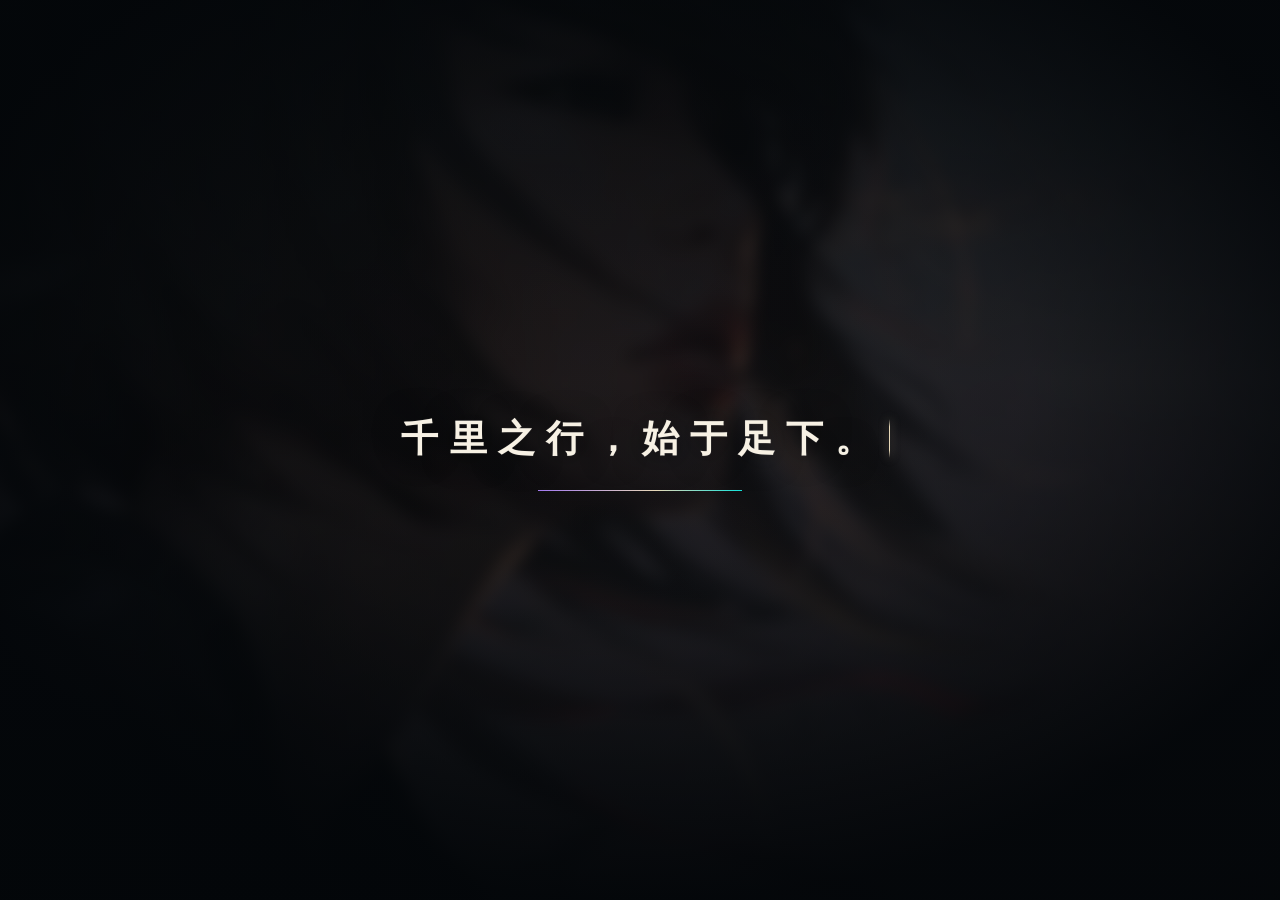
==== commit d33e6acc: "新增工具箱项目、黑胶播放器与三首本地音乐" ====
--- a/index.html
+++ b/index.html
@@ -81,6 +81,18 @@
     </symbol>
     <symbol id="i-github" viewBox="0 0 24 24">
       <path d="M12 2a10 10 0 0 0-3.16 19.49c.5.09.68-.22.68-.48v-1.7c-2.78.6-3.37-1.34-3.37-1.34-.45-1.16-1.1-1.47-1.1-1.47-.9-.62.07-.6.07-.6 1 .07 1.53 1.03 1.53 1.03.88 1.52 2.32 1.08 2.88.82.09-.64.35-1.08.63-1.33-2.22-.25-4.56-1.11-4.56-4.95 0-1.09.39-1.98 1.03-2.68-.1-.25-.45-1.27.1-2.65 0 0 .84-.27 2.75 1.02A9.5 9.5 0 0 1 12 6.8c.85 0 1.7.11 2.5.34 1.9-1.29 2.74-1.02 2.74-1.02.55 1.38.2 2.4.1 2.65.64.7 1.03 1.59 1.03 2.68 0 3.85-2.34 4.7-4.57 4.95.36.31.68.92.68 1.85v2.74c0 .27.18.58.69.48A10 10 0 0 0 12 2z" fill="currentColor"/>
+    </symbol>
+    <symbol id="i-play" viewBox="0 0 24 24">
+      <path d="M8.5 5.4v13.2L19 12z" fill="currentColor"/>
+    </symbol>
+    <symbol id="i-pause" viewBox="0 0 24 24">
+      <path d="M7 5h3.6v14H7zM13.4 5H17v14h-3.6z" fill="currentColor"/>
+    </symbol>
+    <symbol id="i-prev" viewBox="0 0 24 24">
+      <path d="M6.5 5h2v14h-2zM19 5.2v13.6L8.8 12z" fill="currentColor"/>
+    </symbol>
+    <symbol id="i-next" viewBox="0 0 24 24">
+      <path d="M15.5 5h2v14h-2zM5 5.2v13.6L15.2 12z" fill="currentColor"/>
     </symbol>
   </svg>
 
@@ -416,9 +428,36 @@
     </figure>
   </div>
 
-  <!-- 开场：一字一字 -->
+  <!-- 音乐播放器 -->
+  <div class="player" id="player" aria-label="音乐播放器">
+    <button class="player__disc" id="playerDisc" type="button" aria-label="播放或暂停">
+      <span class="player__label">海</span>
+    </button>
+    <div class="player__panel">
+      <div class="player__meta">
+        <span class="player__kicker">NOW PLAYING · <b id="playerIndex">01</b> / 03</span>
+        <span class="player__title" id="playerTitle">海底</span>
+      </div>
+      <div class="player__controls">
+        <button class="player__btn" type="button" data-player="prev" aria-label="上一首"><svg><use href="#i-prev"/></svg></button>
+        <button class="player__btn player__btn--main" type="button" data-player="toggle" id="playerToggle" aria-label="播放">
+          <svg class="player__ico-play"><use href="#i-play"/></svg>
+          <svg class="player__ico-pause"><use href="#i-pause"/></svg>
+        </button>
+        <button class="player__btn" type="button" data-player="next" aria-label="下一首"><svg><use href="#i-next"/></svg></button>
+      </div>
+      <div class="player__wave" aria-hidden="true"><i></i><i></i><i></i><i></i></div>
+      <div class="player__progress" aria-hidden="true"><i id="playerBar"></i></div>
+    </div>
+    <audio id="playerAudio" preload="none"></audio>
+  </div>
+
+  <!-- 开场 -->
   <div class="intro" id="intro" role="presentation">
-    <p class="intro__type"><span id="introType"></span><i class="intro__cursor" aria-hidden="true"></i></p>
+    <div class="intro__frame">
+      <p class="intro__type"><span id="introType"></span><i class="intro__cursor" aria-hidden="true"></i></p>
+      <span class="intro__bar" aria-hidden="true"><i id="introBar"></i></span>
+    </div>
   </div>
 </body>
 </html>
--- a/css/main.css
+++ b/css/main.css
@@ -1804,43 +1804,90 @@
 .lightbox__close svg { width: 20px; height: 20px; }
 body.is-lightbox { overflow: hidden; }
 
-/* 开场：一字一字 */
+/* 开场：电影感打字 */
 .intro {
   position: fixed;
   inset: 0;
   z-index: 130;
   display: grid;
   place-items: center;
-  padding: 24px;
-  background-color: rgba(6, 11, 15, .9);
-  -webkit-backdrop-filter: blur(8px);
-  backdrop-filter: blur(8px);
-  color: #fff;
-  transition: opacity .55s ease, visibility .55s;
-  animation: intro-auto 0s 4.6s forwards;
+  overflow: hidden;
+  background: #05090c;
+  color: #f7f1e4;
+  transition: opacity .7s ease, visibility .7s;
+}
+.intro::before {
+  content: "";
+  position: absolute;
+  inset: -7%;
+  background: url(../img/web/bg-start.webp) center 38% / cover no-repeat;
+  filter: blur(7px) brightness(.4) saturate(.85);
+  transform: scale(1.04);
+  animation: intro-drift 14s cubic-bezier(.2, .6, .3, 1) both;
+}
+.intro::after {
+  content: "";
+  position: absolute;
+  inset: 0;
+  background:
+    radial-gradient(58% 58% at 50% 42%, rgba(6, 12, 16, 0) 0%, rgba(5, 9, 12, .28) 52%, rgba(3, 6, 9, .92) 100%),
+    linear-gradient(180deg, rgba(4, 8, 11, .55), rgba(4, 8, 11, .18) 42%, rgba(4, 8, 11, .72));
 }
 .intro.is-done { opacity: 0; visibility: hidden; pointer-events: none; }
-/* 兜底：即使 JS 失效，4.6 秒后也自动消失 */
-@keyframes intro-auto { to { opacity: 0; visibility: hidden; pointer-events: none; } }
-.no-js .intro { display: none; }
+@keyframes intro-drift {
+  from { transform: scale(1.02); }
+  to { transform: scale(1.11); }
+}
+.intro__frame {
+  position: relative;
+  z-index: 2;
+  display: flex;
+  flex-direction: column;
+  align-items: center;
+  gap: 22px;
+  padding: 0 28px;
+  text-align: center;
+}
 .intro__type {
   display: flex;
   align-items: center;
   margin: 0;
-  font-size: clamp(20px, 2.4vw, 30px);
-  font-weight: 300;
-  letter-spacing: 6px;
-  text-indent: 6px;
+  font-family: "Songti SC", "SimSun", "STSong", "Noto Serif SC", serif;
+  font-size: clamp(24px, 2.9vw, 38px);
+  font-weight: 700;
+  letter-spacing: .3em;
+  text-indent: .3em;
+  line-height: 1.6;
   white-space: nowrap;
-  text-shadow: 0 4px 30px rgba(0, 0, 0, .55);
+  color: #f7f1e4;
+  text-shadow: 0 2px 30px rgba(0, 0, 0, .55), 0 0 1px rgba(255, 255, 255, .3);
 }
 .intro__cursor {
   display: inline-block;
-  width: 2px;
+  width: 1px;
   height: 1.05em;
-  margin-left: 8px;
-  background: #13e2da;
-  animation: blink 1s steps(1) infinite;
+  margin-left: .16em;
+  background: linear-gradient(180deg, transparent, #e8d9b8 20%, #e8d9b8 80%, transparent);
+  box-shadow: 0 0 10px rgba(232, 217, 184, .55);
+  animation: blink 1.1s steps(1) infinite;
+}
+.intro__bar {
+  display: block;
+  width: clamp(128px, 16vw, 208px);
+  height: 1px;
+  overflow: hidden;
+  background: rgba(255, 255, 255, .14);
+}
+.intro__bar i {
+  display: block;
+  width: 0;
+  height: 100%;
+  background: linear-gradient(90deg, #a379f1, #e8d9b8 58%, #13e2da);
+  transition: width .12s linear;
+}
+@media (max-width: 640px) {
+  .intro__type { font-size: 22px; letter-spacing: .18em; text-indent: .18em; }
+  .intro__frame { gap: 18px; }
 }
 
 /* 首页数据条 */
@@ -1965,3 +2012,189 @@
   .levels::-webkit-scrollbar { display: none; }
   .level { flex: 0 0 auto; }
 }
+
+/* ==========================================================================
+   左下角黑胶播放器
+   ========================================================================== */
+.player {
+  position: fixed;
+  left: 22px;
+  bottom: 4px;
+  z-index: 65;
+  display: flex;
+  align-items: center;
+  gap: 14px;
+  color: #fff;
+  font-family: inherit;
+}
+.player__disc {
+  position: relative;
+  flex: 0 0 auto;
+  width: 64px;
+  height: 64px;
+  padding: 0;
+  border-radius: 50%;
+  border: 1px solid rgba(255, 255, 255, .22);
+  background:
+    repeating-radial-gradient(circle at 50% 50%, rgba(255, 255, 255, .10) 0 1px, transparent 1px 3px),
+    conic-gradient(from 0deg, #0f151b, #222f39 18%, #0b1015 38%, #1b2832 58%, #0d1419 78%, #1a252e);
+  box-shadow:
+    0 14px 34px rgba(3, 8, 11, .5),
+    inset 0 0 0 5px rgba(255, 255, 255, .035);
+  animation: disc-spin 9s linear infinite;
+  animation-play-state: paused;
+  transition: transform .3s var(--ease), box-shadow .3s;
+}
+.player__disc::before {
+  content: "";
+  position: absolute;
+  inset: 7px;
+  border-radius: 50%;
+  border: 1px solid rgba(255, 255, 255, .08);
+}
+.player__disc::after {
+  content: "";
+  position: absolute;
+  left: 50%;
+  top: 50%;
+  width: 3px;
+  height: 3px;
+  margin: -1.5px;
+  border-radius: 50%;
+  background: #080d10;
+  box-shadow: 0 0 0 1px rgba(255, 255, 255, .16);
+}
+.player__label {
+  position: absolute;
+  inset: 22px;
+  border-radius: 50%;
+  display: grid;
+  place-items: center;
+  background: linear-gradient(135deg, #b79bf2, #13e2da);
+  color: #081014;
+  font-family: "Songti SC", "SimSun", "STSong", serif;
+  font-size: 15px;
+  font-weight: 700;
+  box-shadow: inset 0 0 0 1px rgba(255, 255, 255, .35);
+}
+.player.is-playing .player__disc { animation-play-state: running; }
+.player__disc:hover { transform: scale(1.04); }
+.player__disc:focus-visible { outline: 2px solid #13e2da; outline-offset: 3px; }
+.player__panel {
+  display: grid;
+  grid-template-columns: minmax(88px, 1fr) auto;
+  grid-template-rows: auto auto auto;
+  column-gap: 12px;
+  align-items: center;
+  width: 228px;
+  padding: 10px 12px 11px;
+  border-radius: 14px;
+  border: 1px solid rgba(255, 255, 255, .14);
+  background: rgba(10, 17, 22, .62);
+  -webkit-backdrop-filter: blur(16px) saturate(1.1);
+  backdrop-filter: blur(16px) saturate(1.1);
+  box-shadow: 0 18px 44px rgba(3, 8, 11, .38);
+}
+.player__kicker {
+  display: block;
+  font-family: var(--mono);
+  font-size: 7.5px;
+  letter-spacing: 1.2px;
+  color: rgba(255, 255, 255, .45);
+  white-space: nowrap;
+}
+.player__kicker b { font-weight: 500; color: rgba(255, 255, 255, .72); }
+.player__title {
+  display: block;
+  margin-top: 3px;
+  font-size: 13px;
+  letter-spacing: 1px;
+  color: #f3f7f8;
+  white-space: nowrap;
+}
+.player__controls { display: flex; align-items: center; gap: 1px; grid-row: 1 / span 2; }
+.player__btn {
+  width: 26px;
+  height: 26px;
+  display: grid;
+  place-items: center;
+  border-radius: 7px;
+  color: rgba(255, 255, 255, .62);
+  transition: color .2s, background .2s;
+}
+.player__btn svg { width: 15px; height: 15px; display: block; }
+.player__btn:hover { color: #fff; background: rgba(255, 255, 255, .08); }
+.player__btn--main {
+  width: 30px;
+  height: 30px;
+  margin: 0 2px;
+  border-radius: 50%;
+  background: rgba(255, 255, 255, .1);
+  color: #fff;
+}
+.player__btn--main svg { width: 14px; height: 14px; }
+.player__ico-pause { display: none; }
+.player.is-playing .player__ico-play { display: none; }
+.player.is-playing .player__ico-pause { display: block; }
+.player__wave {
+  grid-column: 1;
+  display: flex;
+  align-items: flex-end;
+  gap: 2px;
+  height: 9px;
+  margin-top: 7px;
+  opacity: .55;
+}
+.player__wave i {
+  display: block;
+  width: 2px;
+  height: 30%;
+  border-radius: 1px;
+  background: #13e2da;
+  animation: eq 1s ease-in-out infinite;
+  animation-play-state: paused;
+}
+.player.is-playing .player__wave i { animation-play-state: running; }
+.player__wave i:nth-child(2) { animation-delay: .18s; }
+.player__wave i:nth-child(3) { animation-delay: .36s; }
+.player__wave i:nth-child(4) { animation-delay: .12s; }
+.player__progress {
+  grid-column: 1 / -1;
+  height: 1px;
+  margin-top: 8px;
+  overflow: hidden;
+  background: rgba(255, 255, 255, .14);
+}
+.player__progress i {
+  display: block;
+  width: 0;
+  height: 100%;
+  background: linear-gradient(90deg, #a379f1, #13e2da);
+}
+@keyframes disc-spin { to { transform: rotate(360deg); } }
+@keyframes eq {
+  0%, 100% { height: 25%; }
+  50% { height: 100%; }
+}
+@media (max-width: 640px) {
+  .player { left: 12px; bottom: 10px; gap: 8px; }
+  .player__disc { width: 48px; height: 48px; }
+  .player__label { inset: 16px; font-size: 11px; }
+  .player__panel {
+    display: flex;
+    align-items: center;
+    gap: 9px;
+    width: auto;
+    max-width: calc(100vw - 84px);
+    padding: 7px 10px;
+    border-radius: 12px;
+  }
+  .player__kicker,
+  .player__wave,
+  .player__progress { display: none; }
+  .player__title { margin-top: 0; font-size: 12px; }
+  .player__controls { gap: 0; }
+  .player__btn { width: 24px; height: 24px; }
+  .player__btn--main { width: 26px; height: 26px; }
+  .player__controls [data-player="prev"] { display: none; }
+}
